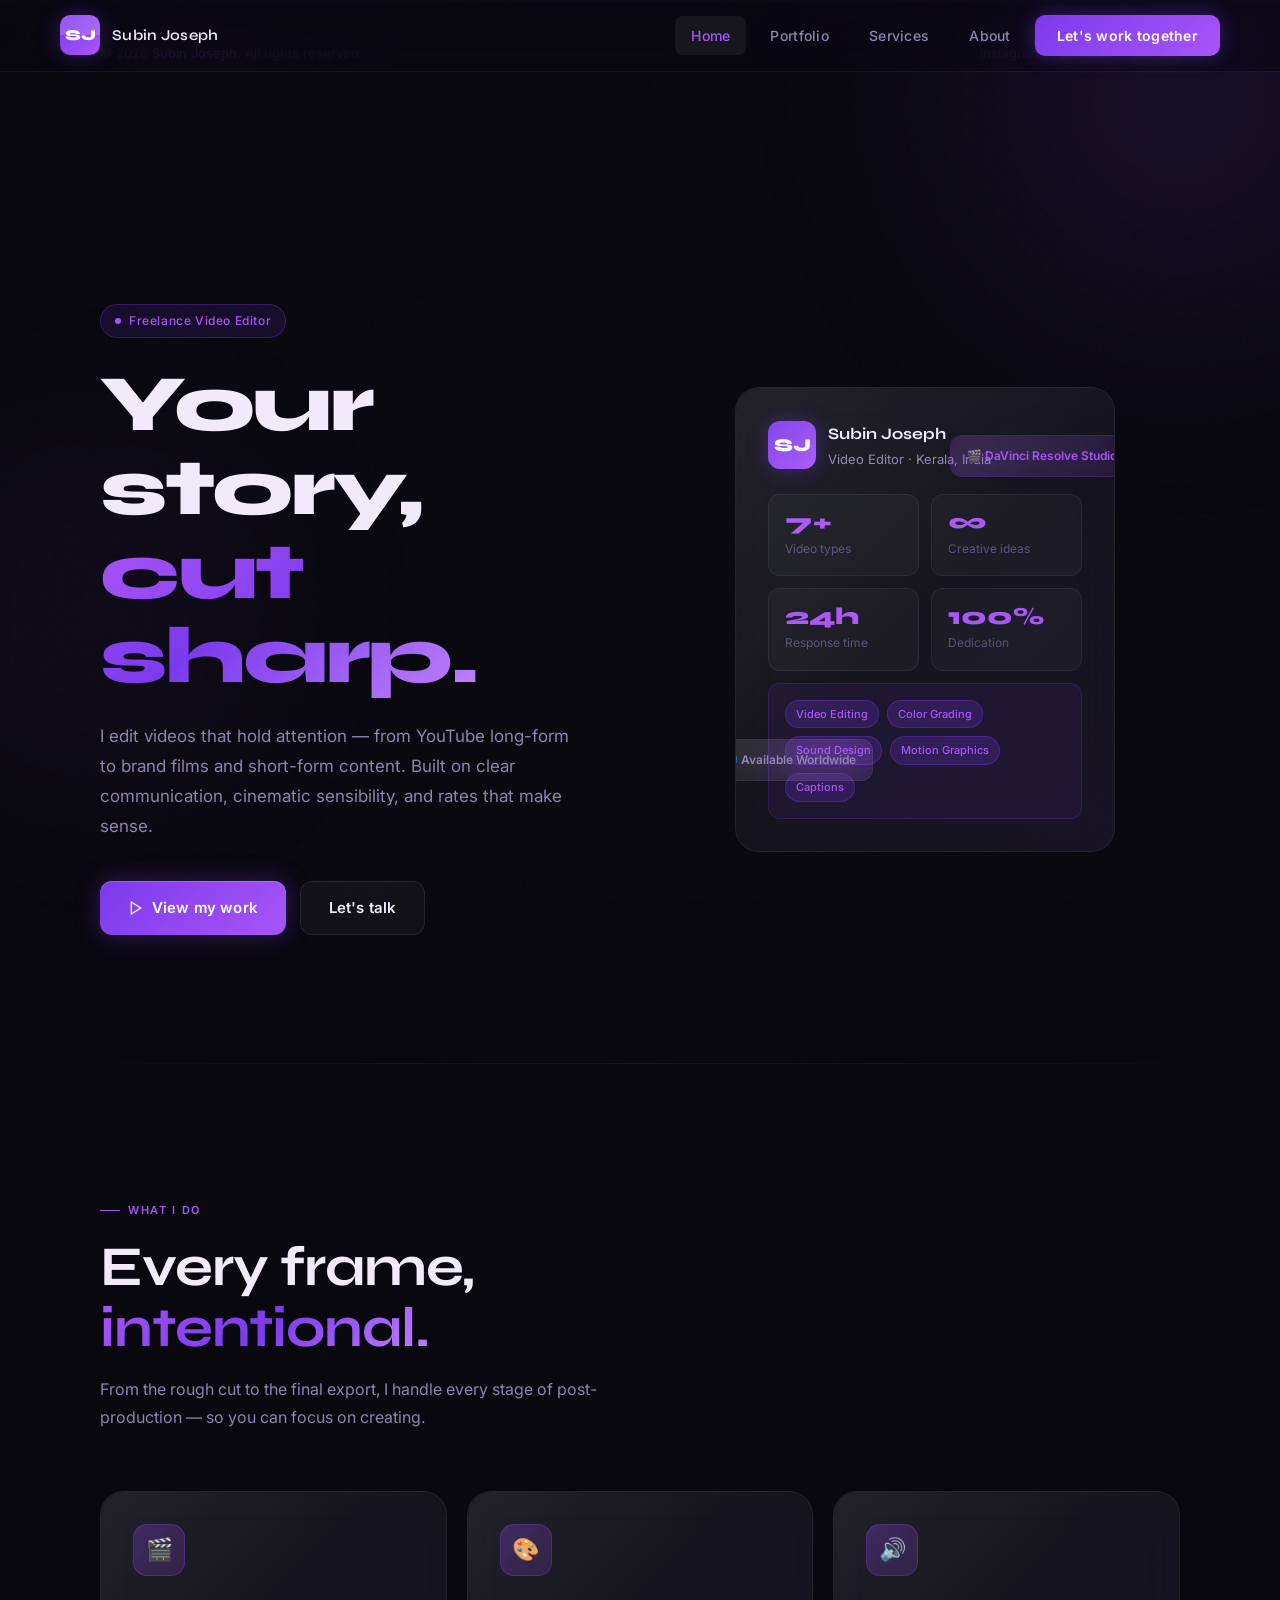
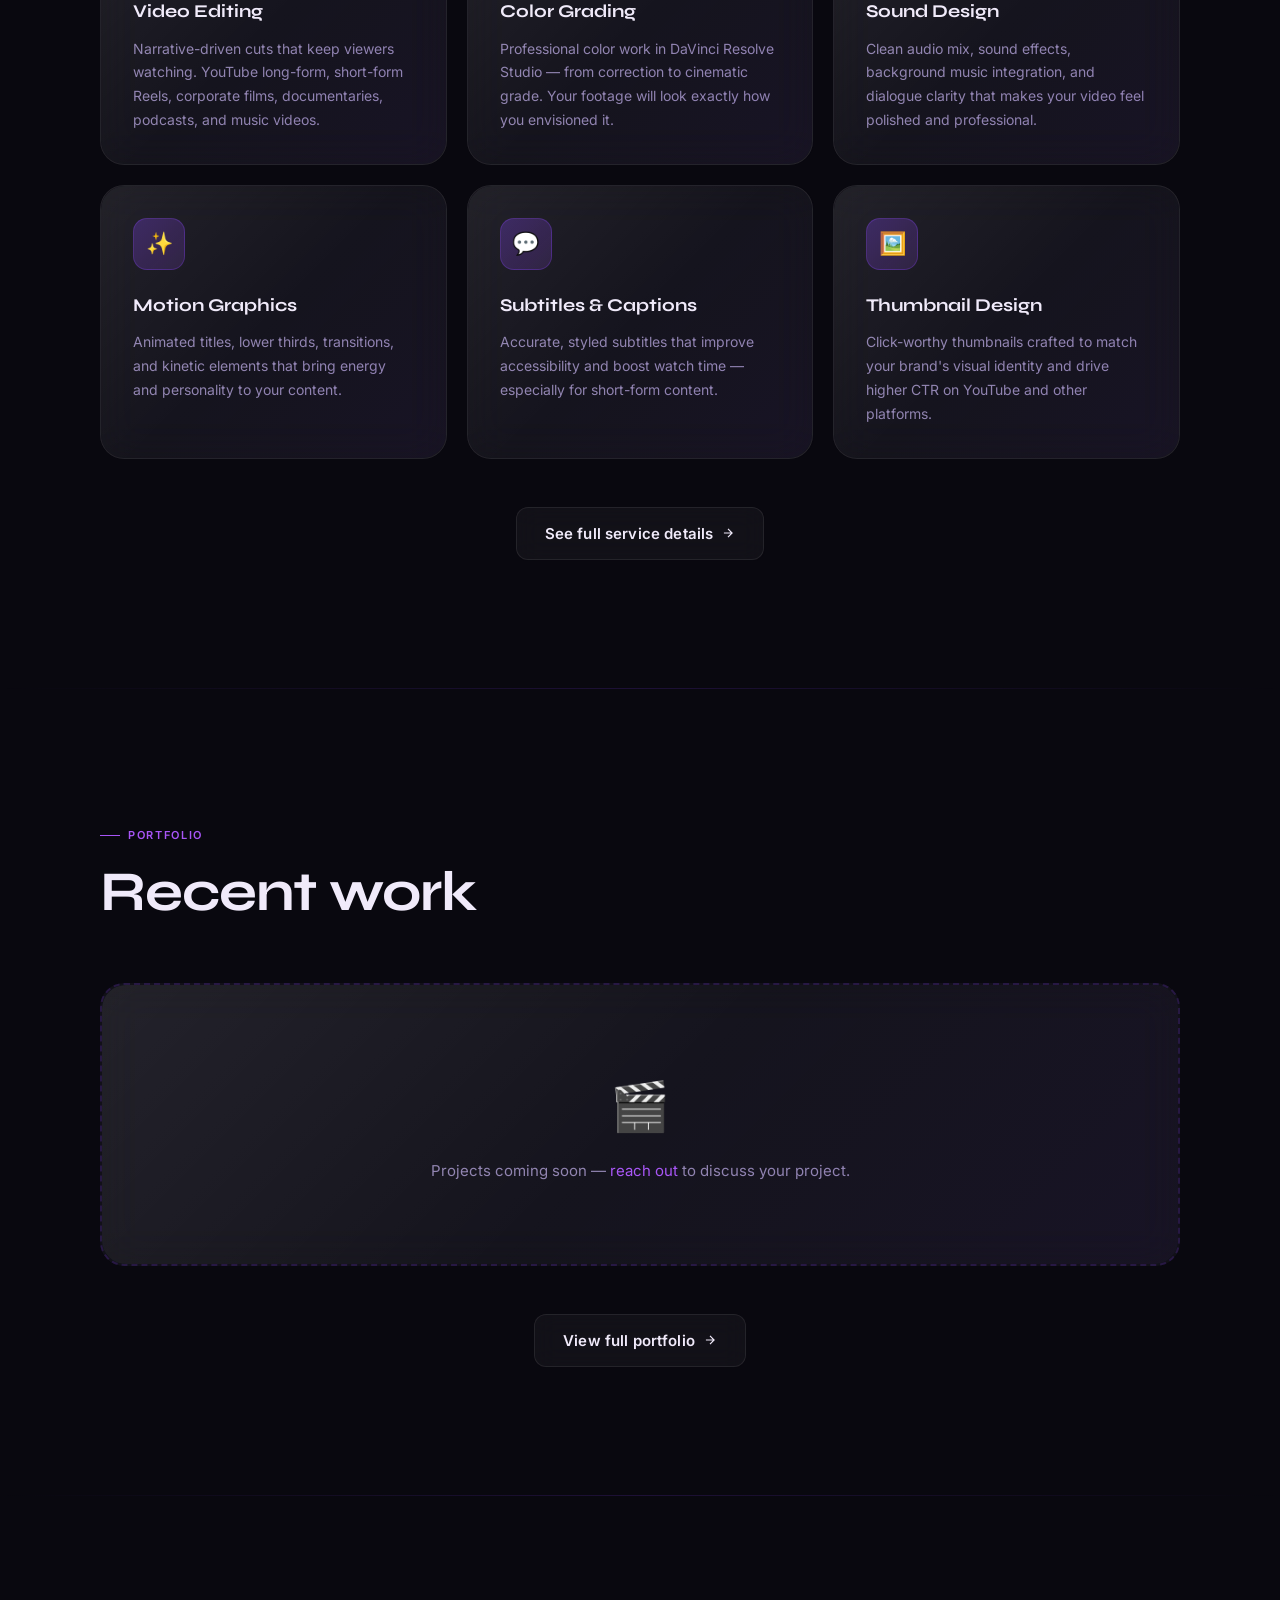
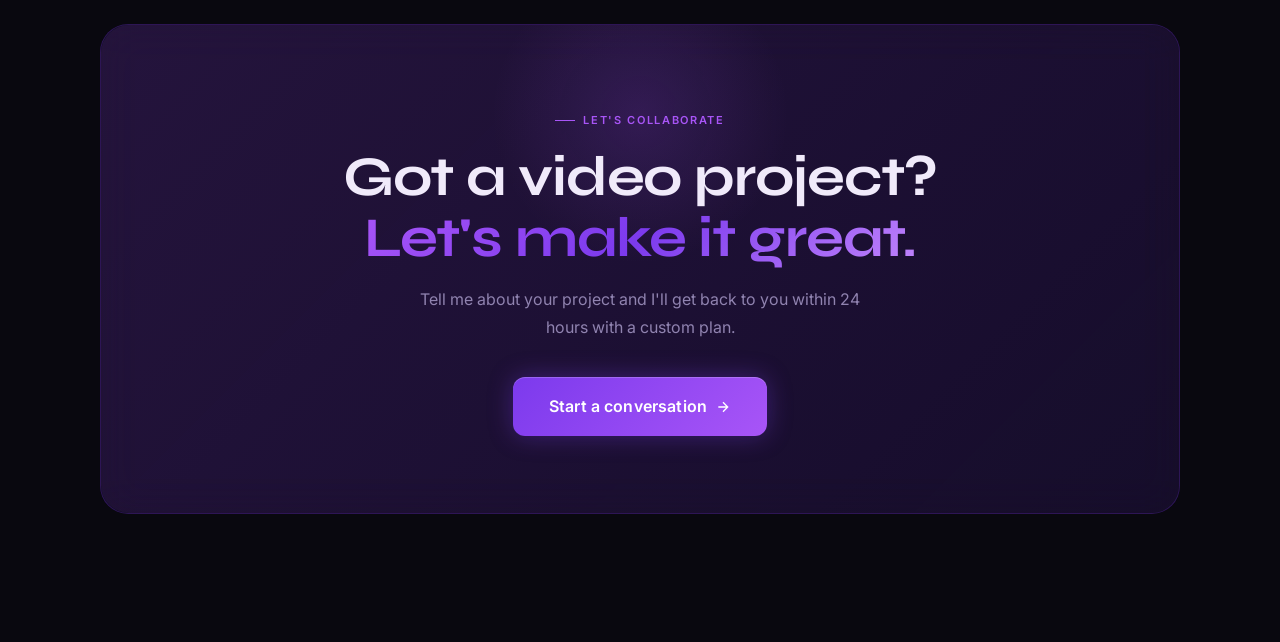
==== index.html @ 3e5b9039 "Initial portfolio upload" ====
<!DOCTYPE html>
<html lang="en">
<head>
  <meta charset="UTF-8" />
  <meta name="viewport" content="width=device-width, initial-scale=1.0" />
  <meta name="description" content="Subin Joseph — Freelance Video Editor specializing in YouTube content, short-form video, corporate films, and more. Based in Trivandrum, Kerala. Available worldwide." />
  <meta property="og:title" content="Subin Joseph — Freelance Video Editor" />
  <meta property="og:description" content="Cinematic edits. Clear communication. Affordable rates." />
  <meta property="og:type" content="website" />
  <title>Subin Joseph — Freelance Video Editor</title>
  <link rel="stylesheet" href="css/style.css" />
  <link rel="icon" href="data:image/svg+xml,<svg xmlns='http://www.w3.org/2000/svg' viewBox='0 0 100 100'><rect width='100' height='100' rx='20' fill='%237c3aed'/><text y='.9em' font-size='65' x='50%25' text-anchor='middle' font-family='system-ui' font-weight='900' fill='white'>SJ</text></svg>" />
</head>
<body>

<script src="js/layout.js"></script>

<main class="page-main">

  <!-- ══ HERO ══════════════════════════════════════════════ -->
  <section class="hero">
    <div class="container">
      <div class="hero-grid">

        <!-- Left: Copy -->
        <div class="hero-copy">
          <div class="hero-tag fade-in">
            <span class="hero-tag-dot"></span>
            Freelance Video Editor
          </div>

          <h1 class="display-xl hero-title fade-in fade-in-delay-1">
            Your story,<br><span class="grad-text">cut sharp.</span>
          </h1>

          <p class="hero-desc fade-in fade-in-delay-2">
            I edit videos that hold attention — from YouTube long-form to brand films and short-form content. Built on clear communication, cinematic sensibility, and rates that make sense.
          </p>

          <div class="hero-actions fade-in fade-in-delay-3">
            <a href="pages/portfolio.html" class="btn btn-primary">
              <svg width="16" height="16" viewBox="0 0 24 24" fill="none" stroke="currentColor" stroke-width="2"><polygon points="5 3 19 12 5 21 5 3"/></svg>
              View my work
            </a>
            <a href="pages/contact.html" class="btn btn-glass">
              Let's talk
            </a>
          </div>
        </div>

        <!-- Right: Card visual -->
        <div class="hero-visual fade-in fade-in-delay-2">
          <div class="hero-card glass" style="position:relative;">

            <!-- Floating badges -->
            <div class="hero-float hero-float-1 glass-purple" style="font-size:12px;font-weight:600;color:var(--purple-light);">
              🎬 DaVinci Resolve Studio
            </div>
            <div class="hero-float hero-float-2 glass" style="font-size:12px;font-weight:600;color:var(--text-muted);">
              🌍 Available Worldwide
            </div>

            <div class="hero-card-header">
              <div class="hero-avatar">SJ</div>
              <div>
                <div class="hero-card-title">Subin Joseph</div>
                <div class="hero-card-sub">Video Editor · Kerala, India</div>
              </div>
            </div>

            <div class="hero-stat-grid">
              <div class="hero-stat">
                <div class="hero-stat-num">7+</div>
                <div class="hero-stat-label">Video types</div>
              </div>
              <div class="hero-stat">
                <div class="hero-stat-num">∞</div>
                <div class="hero-stat-label">Creative ideas</div>
              </div>
              <div class="hero-stat">
                <div class="hero-stat-num">24h</div>
                <div class="hero-stat-label">Response time</div>
              </div>
              <div class="hero-stat">
                <div class="hero-stat-num">100%</div>
                <div class="hero-stat-label">Dedication</div>
              </div>
            </div>

            <div class="hero-services-preview">
              <span class="service-chip">Video Editing</span>
              <span class="service-chip">Color Grading</span>
              <span class="service-chip">Sound Design</span>
              <span class="service-chip">Motion Graphics</span>
              <span class="service-chip">Captions</span>
            </div>
          </div>
        </div>

      </div>
    </div>
  </section>

  <div class="divider"></div>

  <!-- ══ SERVICES PREVIEW ══════════════════════════════════ -->
  <section class="section">
    <div class="container">
      <div class="section-header">
        <div class="section-eyebrow fade-in">What I do</div>
        <h2 class="display-lg fade-in fade-in-delay-1">
          Every frame,<br><span class="grad-text">intentional.</span>
        </h2>
        <p class="text-muted fade-in fade-in-delay-2" style="margin-top:16px; max-width:520px; font-size:16px; line-height:1.75;">
          From the rough cut to the final export, I handle every stage of post-production — so you can focus on creating.
        </p>
      </div>

      <div class="services-grid">
        <div class="service-card glass fade-in">
          <div class="service-icon">🎬</div>
          <h3 class="service-title">Video Editing</h3>
          <p class="service-desc">Narrative-driven cuts that keep viewers watching. YouTube long-form, short-form Reels, corporate films, documentaries, podcasts, and music videos.</p>
        </div>

        <div class="service-card glass fade-in fade-in-delay-1">
          <div class="service-icon">🎨</div>
          <h3 class="service-title">Color Grading</h3>
          <p class="service-desc">Professional color work in DaVinci Resolve Studio — from correction to cinematic grade. Your footage will look exactly how you envisioned it.</p>
        </div>

        <div class="service-card glass fade-in fade-in-delay-2">
          <div class="service-icon">🔊</div>
          <h3 class="service-title">Sound Design</h3>
          <p class="service-desc">Clean audio mix, sound effects, background music integration, and dialogue clarity that makes your video feel polished and professional.</p>
        </div>

        <div class="service-card glass fade-in fade-in-delay-3">
          <div class="service-icon">✨</div>
          <h3 class="service-title">Motion Graphics</h3>
          <p class="service-desc">Animated titles, lower thirds, transitions, and kinetic elements that bring energy and personality to your content.</p>
        </div>

        <div class="service-card glass fade-in fade-in-delay-4">
          <div class="service-icon">💬</div>
          <h3 class="service-title">Subtitles & Captions</h3>
          <p class="service-desc">Accurate, styled subtitles that improve accessibility and boost watch time — especially for short-form content.</p>
        </div>

        <div class="service-card glass fade-in fade-in-delay-5">
          <div class="service-icon">🖼️</div>
          <h3 class="service-title">Thumbnail Design</h3>
          <p class="service-desc">Click-worthy thumbnails crafted to match your brand's visual identity and drive higher CTR on YouTube and other platforms.</p>
        </div>
      </div>

      <div style="text-align:center; margin-top:48px;" class="fade-in">
        <a href="pages/services.html" class="btn btn-glass">
          See full service details
          <svg width="14" height="14" viewBox="0 0 24 24" fill="none" stroke="currentColor" stroke-width="2"><path d="M5 12h14M12 5l7 7-7 7"/></svg>
        </a>
      </div>
    </div>
  </section>

  <div class="divider"></div>

  <!-- ══ PORTFOLIO PREVIEW ══════════════════════════════════ -->
  <section class="section">
    <div class="container">
      <div class="section-header">
        <div class="section-eyebrow fade-in">Portfolio</div>
        <h2 class="display-lg fade-in fade-in-delay-1">Recent work</h2>
      </div>

      <div class="portfolio-grid">
        <div class="portfolio-empty glass fade-in">
          <div style="font-size:48px;">🎬</div>
          <p>Projects coming soon — <a href="pages/contact.html" style="color:var(--purple-light)">reach out</a> to discuss your project.</p>
        </div>
      </div>

      <div style="text-align:center; margin-top:48px;" class="fade-in">
        <a href="pages/portfolio.html" class="btn btn-glass">
          View full portfolio
          <svg width="14" height="14" viewBox="0 0 24 24" fill="none" stroke="currentColor" stroke-width="2"><path d="M5 12h14M12 5l7 7-7 7"/></svg>
        </a>
      </div>
    </div>
  </section>

  <div class="divider"></div>

  <!-- ══ CTA STRIP ══════════════════════════════════════════ -->
  <section class="section">
    <div class="container">
      <div class="glass-purple fade-in" style="padding: clamp(40px,6vw,80px); border-radius:28px; text-align:center; position:relative; overflow:hidden;">
        <div style="position:absolute;top:-60px;left:50%;transform:translateX(-50%);width:300px;height:300px;background:radial-gradient(circle,rgba(168,85,247,0.15) 0%,transparent 70%);pointer-events:none;"></div>
        <div class="section-eyebrow fade-in" style="justify-content:center;">Let's collaborate</div>
        <h2 class="display-lg fade-in fade-in-delay-1" style="margin-bottom:16px;">
          Got a video project?<br><span class="grad-text">Let's make it great.</span>
        </h2>
        <p class="fade-in fade-in-delay-2" style="color:var(--text-muted); font-size:16px; max-width:480px; margin:0 auto 36px; line-height:1.75;">
          Tell me about your project and I'll get back to you within 24 hours with a custom plan.
        </p>
        <a href="pages/contact.html" class="btn btn-primary fade-in fade-in-delay-3" style="font-size:16px; padding:16px 36px;">
          Start a conversation
          <svg width="16" height="16" viewBox="0 0 24 24" fill="none" stroke="currentColor" stroke-width="2"><path d="M5 12h14M12 5l7 7-7 7"/></svg>
        </a>
      </div>
    </div>
  </section>

</main>

<script src="js/main.js"></script>
</body>
</html>
---- css/style.css ----
/* ============================================================
   SUBIN JOSEPH — PORTFOLIO
   Design tokens: dark base, violet accent, liquid glass UI
   ============================================================ */

@import url('https://fonts.googleapis.com/css2?family=Syne:wght@400;500;600;700;800&family=Inter:wght@300;400;500;600&display=swap');

:root {
  /* Palette */
  --bg:          #09080f;
  --bg-2:        #100e1a;
  --bg-3:        #17142a;
  --purple:      #7c3aed;
  --purple-light:#a855f7;
  --purple-glow: rgba(124, 58, 237, 0.35);
  --purple-dim:  rgba(124, 58, 237, 0.12);
  --text:        #f0eafa;
  --text-muted:  #9083b0;
  --text-dim:    #5a4f7a;
  --border:      rgba(124, 58, 237, 0.18);
  --glass-bg:    rgba(255, 255, 255, 0.04);
  --glass-border:rgba(255, 255, 255, 0.08);

  /* Type */
  --font-display: 'Syne', sans-serif;
  --font-body:    'Inter', sans-serif;

  /* Spacing */
  --nav-h: 72px;
  --section-pad: clamp(80px, 10vw, 140px);
  --radius: 16px;
  --radius-sm: 10px;
  --radius-lg: 24px;
}

/* ── Reset ── */
*, *::before, *::after { box-sizing: border-box; margin: 0; padding: 0; }
html { scroll-behavior: smooth; -webkit-font-smoothing: antialiased; }

body {
  background: var(--bg);
  color: var(--text);
  font-family: var(--font-body);
  font-size: 16px;
  line-height: 1.7;
  min-height: 100vh;
  overflow-x: hidden;
}

img, video { max-width: 100%; display: block; }
a { color: inherit; text-decoration: none; }
button { cursor: pointer; border: none; background: none; font-family: inherit; }
ul { list-style: none; }

/* ── Noise texture overlay ── */
body::before {
  content: '';
  position: fixed;
  inset: 0;
  background-image: url("data:image/svg+xml,%3Csvg viewBox='0 0 256 256' xmlns='http://www.w3.org/2000/svg'%3E%3Cfilter id='noise'%3E%3CfeTurbulence type='fractalNoise' baseFrequency='0.9' numOctaves='4' stitchTiles='stitch'/%3E%3C/filter%3E%3Crect width='100%25' height='100%25' filter='url(%23noise)' opacity='0.04'/%3E%3C/svg%3E");
  pointer-events: none;
  z-index: 0;
  opacity: 0.4;
}

/* ── Ambient glow ── */
.glow-orb {
  position: fixed;
  border-radius: 50%;
  filter: blur(100px);
  pointer-events: none;
  z-index: 0;
}
.glow-orb-1 {
  width: 600px; height: 600px;
  background: radial-gradient(circle, rgba(124,58,237,0.18) 0%, transparent 70%);
  top: -200px; right: -200px;
}
.glow-orb-2 {
  width: 400px; height: 400px;
  background: radial-gradient(circle, rgba(168,85,247,0.1) 0%, transparent 70%);
  bottom: 10%; left: -100px;
}

/* ============================================================
   LIQUID GLASS COMPONENT
   ============================================================ */
.glass {
  background: rgba(255, 255, 255, 0.04);
  backdrop-filter: blur(20px) saturate(1.4);
  -webkit-backdrop-filter: blur(20px) saturate(1.4);
  border: 1px solid rgba(255, 255, 255, 0.08);
  border-radius: var(--radius);
  position: relative;
  overflow: hidden;
}

.glass::before {
  content: '';
  position: absolute;
  inset: 0;
  border-radius: inherit;
  background: linear-gradient(
    135deg,
    rgba(255,255,255,0.07) 0%,
    rgba(255,255,255,0.01) 50%,
    rgba(124,58,237,0.05) 100%
  );
  pointer-events: none;
}

.glass-purple {
  background: rgba(124, 58, 237, 0.08);
  backdrop-filter: blur(20px) saturate(1.4);
  -webkit-backdrop-filter: blur(20px) saturate(1.4);
  border: 1px solid rgba(124, 58, 237, 0.25);
  border-radius: var(--radius);
  position: relative;
  overflow: hidden;
}

.glass-purple::before {
  content: '';
  position: absolute;
  inset: 0;
  border-radius: inherit;
  background: linear-gradient(
    135deg,
    rgba(168,85,247,0.12) 0%,
    rgba(124,58,237,0.04) 100%
  );
  pointer-events: none;
}

/* ============================================================
   NAVIGATION
   ============================================================ */
.nav {
  position: fixed;
  top: 0; left: 0; right: 0;
  height: var(--nav-h);
  z-index: 100;
  display: flex;
  align-items: center;
  padding: 0 clamp(20px, 5vw, 60px);
  background: rgba(9, 8, 15, 0.6);
  backdrop-filter: blur(24px) saturate(1.6);
  -webkit-backdrop-filter: blur(24px) saturate(1.6);
  border-bottom: 1px solid rgba(255,255,255,0.06);
  transition: background 0.3s;
}

.nav-inner {
  display: flex;
  align-items: center;
  justify-content: space-between;
  width: 100%;
  max-width: 1200px;
  margin: 0 auto;
}

/* SJ Monogram */
.nav-logo {
  display: flex;
  align-items: center;
  gap: 12px;
  text-decoration: none;
}

.logo-mark {
  width: 40px; height: 40px;
  border-radius: 10px;
  background: linear-gradient(135deg, var(--purple) 0%, var(--purple-light) 100%);
  display: flex; align-items: center; justify-content: center;
  font-family: var(--font-display);
  font-weight: 800;
  font-size: 15px;
  color: #fff;
  letter-spacing: -0.5px;
  box-shadow: 0 0 20px var(--purple-glow);
  position: relative;
  overflow: hidden;
}

.logo-mark::after {
  content: '';
  position: absolute;
  top: 0; left: 0; right: 0;
  height: 50%;
  background: rgba(255,255,255,0.15);
  border-radius: 10px 10px 0 0;
}

.logo-name {
  font-family: var(--font-display);
  font-weight: 600;
  font-size: 15px;
  color: var(--text);
  letter-spacing: 0.02em;
}

.nav-links {
  display: flex;
  align-items: center;
  gap: 8px;
}

.nav-link {
  font-size: 14px;
  font-weight: 500;
  color: var(--text-muted);
  padding: 8px 16px;
  border-radius: 8px;
  transition: color 0.2s, background 0.2s;
  letter-spacing: 0.02em;
}

.nav-link:hover,
.nav-link.active {
  color: var(--text);
  background: rgba(255,255,255,0.06);
}

.nav-link.active {
  color: var(--purple-light);
}

.nav-cta {
  font-size: 14px;
  font-weight: 600;
  color: #fff;
  padding: 9px 22px;
  border-radius: 10px;
  background: linear-gradient(135deg, var(--purple) 0%, var(--purple-light) 100%);
  box-shadow: 0 0 20px rgba(124,58,237,0.4);
  transition: opacity 0.2s, box-shadow 0.2s, transform 0.15s;
  letter-spacing: 0.02em;
}

.nav-cta:hover {
  opacity: 0.9;
  box-shadow: 0 0 30px rgba(124,58,237,0.6);
  transform: translateY(-1px);
}

/* Hamburger */
.nav-hamburger {
  display: none;
  flex-direction: column;
  gap: 5px;
  padding: 8px;
  cursor: pointer;
}
.nav-hamburger span {
  display: block;
  width: 22px; height: 2px;
  background: var(--text-muted);
  border-radius: 2px;
  transition: all 0.3s;
}

/* Mobile menu */
.nav-mobile {
  display: none;
  position: fixed;
  top: var(--nav-h);
  left: 0; right: 0;
  background: rgba(9,8,15,0.96);
  backdrop-filter: blur(24px);
  border-bottom: 1px solid var(--border);
  padding: 20px;
  flex-direction: column;
  gap: 8px;
  z-index: 99;
}

.nav-mobile.open { display: flex; }
.nav-mobile .nav-link { font-size: 16px; padding: 12px 16px; }
.nav-mobile .nav-cta { text-align: center; padding: 14px; font-size: 16px; }

/* ============================================================
   MAIN WRAPPER
   ============================================================ */
.page-main {
  position: relative;
  z-index: 1;
  padding-top: var(--nav-h);
}

.container {
  max-width: 1200px;
  margin: 0 auto;
  padding: 0 clamp(20px, 5vw, 60px);
}

/* ============================================================
   SECTION LABELS
   ============================================================ */
.section-eyebrow {
  display: inline-flex;
  align-items: center;
  gap: 8px;
  font-size: 11px;
  font-weight: 600;
  letter-spacing: 0.15em;
  text-transform: uppercase;
  color: var(--purple-light);
  margin-bottom: 16px;
}

.section-eyebrow::before {
  content: '';
  display: block;
  width: 20px; height: 1px;
  background: var(--purple-light);
}

/* ============================================================
   TYPOGRAPHY
   ============================================================ */
.display-xl {
  font-family: var(--font-display);
  font-size: clamp(42px, 7vw, 80px);
  font-weight: 800;
  line-height: 1.05;
  letter-spacing: -0.03em;
}

.display-lg {
  font-family: var(--font-display);
  font-size: clamp(32px, 5vw, 56px);
  font-weight: 700;
  line-height: 1.1;
  letter-spacing: -0.02em;
}

.display-md {
  font-family: var(--font-display);
  font-size: clamp(22px, 3vw, 32px);
  font-weight: 700;
  line-height: 1.2;
  letter-spacing: -0.01em;
}

.text-purple { color: var(--purple-light); }
.text-muted { color: var(--text-muted); }

/* Gradient text */
.grad-text {
  background: linear-gradient(135deg, #a855f7 0%, #7c3aed 50%, #c084fc 100%);
  -webkit-background-clip: text;
  -webkit-text-fill-color: transparent;
  background-clip: text;
}

/* ============================================================
   BUTTONS
   ============================================================ */
.btn {
  display: inline-flex;
  align-items: center;
  gap: 8px;
  padding: 13px 28px;
  border-radius: 12px;
  font-size: 15px;
  font-weight: 600;
  transition: all 0.2s;
  letter-spacing: 0.01em;
  position: relative;
  overflow: hidden;
}

.btn-primary {
  background: linear-gradient(135deg, var(--purple) 0%, var(--purple-light) 100%);
  color: #fff;
  box-shadow: 0 0 24px var(--purple-glow), inset 0 1px 0 rgba(255,255,255,0.2);
}

.btn-primary:hover {
  transform: translateY(-2px);
  box-shadow: 0 0 40px rgba(124,58,237,0.6), inset 0 1px 0 rgba(255,255,255,0.2);
}

.btn-glass {
  background: var(--glass-bg);
  color: var(--text);
  border: 1px solid var(--glass-border);
  backdrop-filter: blur(12px);
}

.btn-glass:hover {
  background: rgba(255,255,255,0.08);
  border-color: rgba(255,255,255,0.15);
  transform: translateY(-2px);
}

/* ============================================================
   FADE-IN ANIMATIONS
   ============================================================ */
.fade-in {
  opacity: 0;
  transform: translateY(24px);
  transition: opacity 0.7s cubic-bezier(0.16, 1, 0.3, 1),
              transform 0.7s cubic-bezier(0.16, 1, 0.3, 1);
}

.fade-in.visible {
  opacity: 1;
  transform: translateY(0);
}

.fade-in-delay-1 { transition-delay: 0.1s; }
.fade-in-delay-2 { transition-delay: 0.2s; }
.fade-in-delay-3 { transition-delay: 0.3s; }
.fade-in-delay-4 { transition-delay: 0.4s; }
.fade-in-delay-5 { transition-delay: 0.5s; }

@media (prefers-reduced-motion: reduce) {
  .fade-in { opacity: 1; transform: none; transition: none; }
}

/* ============================================================
   HERO — index.html
   ============================================================ */
.hero {
  min-height: calc(100vh - var(--nav-h));
  display: flex;
  align-items: center;
  padding: var(--section-pad) 0;
  position: relative;
}

.hero-grid {
  display: grid;
  grid-template-columns: 1fr 1fr;
  gap: 60px;
  align-items: center;
}

.hero-tag {
  display: inline-flex;
  align-items: center;
  gap: 8px;
  padding: 6px 14px;
  border-radius: 100px;
  font-size: 12px;
  font-weight: 500;
  color: var(--purple-light);
  background: var(--purple-dim);
  border: 1px solid rgba(124,58,237,0.3);
  margin-bottom: 24px;
  letter-spacing: 0.05em;
}

.hero-tag-dot {
  width: 6px; height: 6px;
  border-radius: 50%;
  background: var(--purple-light);
  animation: pulse 2s infinite;
}

@keyframes pulse {
  0%, 100% { opacity: 1; transform: scale(1); }
  50% { opacity: 0.5; transform: scale(0.8); }
}

.hero-title {
  margin-bottom: 24px;
}

.hero-desc {
  font-size: 17px;
  color: var(--text-muted);
  line-height: 1.75;
  margin-bottom: 40px;
  max-width: 480px;
}

.hero-actions {
  display: flex;
  gap: 14px;
  flex-wrap: wrap;
}

/* Hero visual */
.hero-visual {
  display: flex;
  justify-content: center;
  align-items: center;
  position: relative;
}

.hero-card {
  width: 100%;
  max-width: 380px;
  padding: 32px;
  border-radius: 24px;
}

.hero-card-header {
  display: flex;
  align-items: center;
  gap: 12px;
  margin-bottom: 24px;
}

.hero-avatar {
  width: 48px; height: 48px;
  border-radius: 12px;
  background: linear-gradient(135deg, var(--purple) 0%, var(--purple-light) 100%);
  display: flex; align-items: center; justify-content: center;
  font-family: var(--font-display);
  font-weight: 800;
  font-size: 18px;
  color: #fff;
  flex-shrink: 0;
  box-shadow: 0 0 20px var(--purple-glow);
}

.hero-card-title {
  font-family: var(--font-display);
  font-weight: 700;
  font-size: 16px;
}

.hero-card-sub {
  font-size: 13px;
  color: var(--text-muted);
}

.hero-stat-grid {
  display: grid;
  grid-template-columns: 1fr 1fr;
  gap: 12px;
}

.hero-stat {
  padding: 16px;
  border-radius: 12px;
  background: rgba(255,255,255,0.03);
  border: 1px solid rgba(255,255,255,0.06);
}

.hero-stat-num {
  font-family: var(--font-display);
  font-size: 24px;
  font-weight: 800;
  color: var(--purple-light);
  line-height: 1;
  margin-bottom: 4px;
}

.hero-stat-label {
  font-size: 12px;
  color: var(--text-dim);
}

.hero-services-preview {
  margin-top: 12px;
  padding: 16px;
  border-radius: 12px;
  background: rgba(124,58,237,0.08);
  border: 1px solid rgba(124,58,237,0.2);
  display: flex;
  flex-wrap: wrap;
  gap: 8px;
}

.service-chip {
  font-size: 11px;
  font-weight: 500;
  padding: 4px 10px;
  border-radius: 100px;
  background: rgba(124,58,237,0.2);
  color: var(--purple-light);
  border: 1px solid rgba(124,58,237,0.3);
}

/* Floating elements */
.hero-float {
  position: absolute;
  padding: 10px 16px;
  border-radius: 12px;
  font-size: 12px;
  font-weight: 600;
  white-space: nowrap;
  animation: float 3s ease-in-out infinite;
}

.hero-float-1 {
  top: 10%; right: -20px;
  animation-delay: 0s;
}

.hero-float-2 {
  bottom: 15%; left: -30px;
  animation-delay: 1.5s;
}

@keyframes float {
  0%, 100% { transform: translateY(0px); }
  50% { transform: translateY(-8px); }
}

/* ============================================================
   SERVICES SECTION (home preview)
   ============================================================ */
.section { padding: var(--section-pad) 0; }

.section-header {
  margin-bottom: 60px;
}

.services-grid {
  display: grid;
  grid-template-columns: repeat(auto-fit, minmax(300px, 1fr));
  gap: 20px;
}

.service-card {
  padding: 32px;
  border-radius: var(--radius-lg);
  transition: transform 0.3s, box-shadow 0.3s;
}

.service-card:hover {
  transform: translateY(-4px);
  box-shadow: 0 20px 60px rgba(0,0,0,0.3), 0 0 40px rgba(124,58,237,0.1);
}

.service-icon {
  width: 52px; height: 52px;
  border-radius: 14px;
  background: linear-gradient(135deg, rgba(124,58,237,0.3) 0%, rgba(168,85,247,0.15) 100%);
  border: 1px solid rgba(124,58,237,0.3);
  display: flex; align-items: center; justify-content: center;
  font-size: 22px;
  margin-bottom: 20px;
}

.service-title {
  font-family: var(--font-display);
  font-size: 18px;
  font-weight: 700;
  margin-bottom: 10px;
}

.service-desc {
  font-size: 14px;
  color: var(--text-muted);
  line-height: 1.7;
}

/* ============================================================
   PORTFOLIO GRID
   ============================================================ */
.portfolio-grid {
  display: grid;
  grid-template-columns: repeat(auto-fit, minmax(340px, 1fr));
  gap: 24px;
}

.portfolio-card {
  border-radius: var(--radius-lg);
  overflow: hidden;
  transition: transform 0.3s, box-shadow 0.3s;
  cursor: pointer;
}

.portfolio-card:hover {
  transform: translateY(-6px);
  box-shadow: 0 24px 60px rgba(0,0,0,0.4), 0 0 40px rgba(124,58,237,0.15);
}

.portfolio-thumb {
  width: 100%;
  aspect-ratio: 16/9;
  background: var(--bg-3);
  position: relative;
  overflow: hidden;
}

.portfolio-thumb video {
  width: 100%; height: 100%;
  object-fit: cover;
}

.portfolio-thumb-placeholder {
  width: 100%; height: 100%;
  display: flex;
  flex-direction: column;
  align-items: center;
  justify-content: center;
  gap: 12px;
  background: linear-gradient(135deg, var(--bg-3) 0%, rgba(124,58,237,0.08) 100%);
  color: var(--text-dim);
}

.portfolio-thumb-placeholder svg {
  opacity: 0.4;
}

.portfolio-thumb-placeholder span {
  font-size: 13px;
  opacity: 0.6;
}

.portfolio-overlay {
  position: absolute;
  inset: 0;
  background: rgba(9,8,15,0.7);
  display: flex;
  align-items: center;
  justify-content: center;
  opacity: 0;
  transition: opacity 0.3s;
}

.portfolio-card:hover .portfolio-overlay { opacity: 1; }

.play-btn {
  width: 56px; height: 56px;
  border-radius: 50%;
  background: var(--purple);
  display: flex; align-items: center; justify-content: center;
  box-shadow: 0 0 30px var(--purple-glow);
  transition: transform 0.2s;
}

.play-btn:hover { transform: scale(1.1); }

.portfolio-info {
  padding: 20px 24px;
}

.portfolio-tag {
  font-size: 11px;
  font-weight: 600;
  letter-spacing: 0.1em;
  text-transform: uppercase;
  color: var(--purple-light);
  margin-bottom: 8px;
}

.portfolio-title {
  font-family: var(--font-display);
  font-size: 18px;
  font-weight: 700;
  margin-bottom: 6px;
}

.portfolio-desc {
  font-size: 13px;
  color: var(--text-muted);
}

/* Empty state */
.portfolio-empty {
  grid-column: 1 / -1;
  padding: 80px 40px;
  border-radius: var(--radius-lg);
  text-align: center;
  border: 2px dashed rgba(124,58,237,0.2);
}

.portfolio-empty p {
  color: var(--text-muted);
  font-size: 15px;
  margin-top: 12px;
}

/* ============================================================
   ABOUT PAGE
   ============================================================ */
.about-grid {
  display: grid;
  grid-template-columns: 1fr 1.4fr;
  gap: 80px;
  align-items: start;
}

.about-sidebar {
  position: sticky;
  top: calc(var(--nav-h) + 40px);
}

.about-monogram {
  width: 120px; height: 120px;
  border-radius: 28px;
  background: linear-gradient(135deg, var(--purple) 0%, var(--purple-light) 100%);
  display: flex; align-items: center; justify-content: center;
  font-family: var(--font-display);
  font-weight: 800;
  font-size: 44px;
  color: #fff;
  margin-bottom: 28px;
  box-shadow: 0 0 60px var(--purple-glow);
  position: relative;
  overflow: hidden;
}

.about-monogram::after {
  content: '';
  position: absolute;
  top: 0; left: 0; right: 0;
  height: 50%;
  background: rgba(255,255,255,0.15);
  border-radius: 28px 28px 0 0;
}

.about-name {
  font-family: var(--font-display);
  font-size: 28px;
  font-weight: 800;
  margin-bottom: 6px;
}

.about-role {
  font-size: 15px;
  color: var(--purple-light);
  margin-bottom: 24px;
  font-weight: 500;
}

.about-meta {
  display: flex;
  flex-direction: column;
  gap: 12px;
  margin-bottom: 28px;
}

.about-meta-item {
  display: flex;
  align-items: center;
  gap: 10px;
  font-size: 14px;
  color: var(--text-muted);
}

.about-meta-icon {
  width: 32px; height: 32px;
  border-radius: 8px;
  background: var(--purple-dim);
  display: flex; align-items: center; justify-content: center;
  font-size: 14px;
  flex-shrink: 0;
}

.about-content h2 {
  font-family: var(--font-display);
  font-size: clamp(28px, 4vw, 40px);
  font-weight: 800;
  margin-bottom: 24px;
  line-height: 1.15;
}

.about-content p {
  font-size: 16px;
  color: var(--text-muted);
  line-height: 1.8;
  margin-bottom: 20px;
}

.about-content p strong {
  color: var(--text);
  font-weight: 600;
}

/* Tools */
.tools-section { margin-top: 48px; }

.tools-title {
  font-family: var(--font-display);
  font-size: 20px;
  font-weight: 700;
  margin-bottom: 20px;
}

.tools-grid {
  display: flex;
  flex-wrap: wrap;
  gap: 12px;
}

.tool-badge {
  display: flex;
  align-items: center;
  gap: 8px;
  padding: 10px 16px;
  border-radius: 10px;
  font-size: 14px;
  font-weight: 500;
  color: var(--text);
}

.tool-badge span { font-size: 18px; }

/* Strengths */
.strengths-grid {
  display: grid;
  grid-template-columns: 1fr 1fr;
  gap: 16px;
  margin-top: 48px;
}

.strength-card {
  padding: 24px;
  border-radius: var(--radius);
}

.strength-icon {
  font-size: 28px;
  margin-bottom: 12px;
}

.strength-title {
  font-family: var(--font-display);
  font-size: 16px;
  font-weight: 700;
  margin-bottom: 6px;
}

.strength-desc {
  font-size: 13px;
  color: var(--text-muted);
  line-height: 1.6;
}

/* How I work */
.workflow-section { margin-top: 80px; }

.workflow-steps {
  display: flex;
  flex-direction: column;
  gap: 0;
  position: relative;
}

.workflow-steps::before {
  content: '';
  position: absolute;
  left: 20px;
  top: 40px;
  bottom: 40px;
  width: 1px;
  background: linear-gradient(to bottom, var(--purple), transparent);
}

.workflow-step {
  display: flex;
  gap: 24px;
  align-items: flex-start;
  padding: 24px 0;
}

.workflow-num {
  width: 40px; height: 40px;
  border-radius: 50%;
  background: linear-gradient(135deg, var(--purple) 0%, var(--purple-light) 100%);
  display: flex; align-items: center; justify-content: center;
  font-family: var(--font-display);
  font-size: 14px;
  font-weight: 800;
  color: #fff;
  flex-shrink: 0;
  position: relative;
  z-index: 1;
  box-shadow: 0 0 16px var(--purple-glow);
}

.workflow-body h4 {
  font-family: var(--font-display);
  font-size: 17px;
  font-weight: 700;
  margin-bottom: 4px;
}

.workflow-body p {
  font-size: 14px;
  color: var(--text-muted);
  line-height: 1.65;
}

/* ============================================================
   CONTACT PAGE
   ============================================================ */
.contact-wrapper {
  max-width: 700px;
  margin: 0 auto;
  text-align: center;
}

.contact-intro {
  font-size: 17px;
  color: var(--text-muted);
  line-height: 1.75;
  margin-bottom: 60px;
}

.contact-card {
  padding: 48px;
  border-radius: 28px;
  text-align: left;
  margin-bottom: 32px;
}

.contact-card-title {
  font-family: var(--font-display);
  font-size: 20px;
  font-weight: 700;
  margin-bottom: 8px;
}

.contact-card-sub {
  font-size: 14px;
  color: var(--text-muted);
  margin-bottom: 28px;
}

/* Email reveal button */
.email-reveal-btn {
  display: inline-flex;
  align-items: center;
  gap: 12px;
  padding: 16px 28px;
  border-radius: 14px;
  background: linear-gradient(135deg, var(--purple) 0%, var(--purple-light) 100%);
  color: #fff;
  font-size: 15px;
  font-weight: 600;
  cursor: pointer;
  border: none;
  font-family: inherit;
  transition: all 0.2s;
  box-shadow: 0 0 24px var(--purple-glow);
  position: relative;
  overflow: hidden;
}

.email-reveal-btn::before {
  content: '';
  position: absolute;
  top: 0; left: 0; right: 0;
  height: 50%;
  background: rgba(255,255,255,0.1);
  border-radius: 14px 14px 0 0;
}

.email-reveal-btn:hover {
  transform: translateY(-2px);
  box-shadow: 0 0 40px rgba(124,58,237,0.7);
}

.gmail-icon {
  width: 22px; height: 22px;
  flex-shrink: 0;
}

.email-display {
  display: none;
  align-items: center;
  gap: 12px;
  padding: 16px 24px;
  border-radius: 14px;
  margin-top: 16px;
  animation: slideDown 0.4s cubic-bezier(0.16, 1, 0.3, 1);
}

.email-display.show { display: flex; }

@keyframes slideDown {
  from { opacity: 0; transform: translateY(-10px); }
  to { opacity: 1; transform: translateY(0); }
}

.email-display .email-text {
  font-size: 16px;
  font-weight: 600;
  color: var(--text);
  flex: 1;
}

.copy-btn {
  padding: 8px 16px;
  border-radius: 8px;
  font-size: 12px;
  font-weight: 600;
  color: var(--purple-light);
  background: var(--purple-dim);
  border: 1px solid rgba(124,58,237,0.3);
  cursor: pointer;
  font-family: inherit;
  transition: all 0.2s;
}

.copy-btn:hover { background: rgba(124,58,237,0.2); }
.copy-btn.copied { color: #4ade80; background: rgba(74,222,128,0.1); border-color: rgba(74,222,128,0.3); }

/* Social links */
.social-links {
  display: flex;
  gap: 12px;
  margin-top: 12px;
}

.social-link {
  display: flex;
  align-items: center;
  gap: 8px;
  padding: 12px 20px;
  border-radius: 12px;
  font-size: 14px;
  font-weight: 500;
  color: var(--text-muted);
  transition: all 0.2s;
  flex: 1;
  justify-content: center;
}

.social-link:hover {
  color: var(--text);
  background: rgba(255,255,255,0.08);
}

/* ============================================================
   FOOTER
   ============================================================ */
.footer {
  border-top: 1px solid rgba(255,255,255,0.06);
  padding: 40px 0;
  position: relative;
  z-index: 1;
}

.footer-inner {
  display: flex;
  align-items: center;
  justify-content: space-between;
  gap: 20px;
  flex-wrap: wrap;
}

.footer-copy {
  font-size: 13px;
  color: var(--text-dim);
}

.footer-copy span { color: var(--purple-light); }

.footer-links {
  display: flex;
  gap: 20px;
}

.footer-link {
  font-size: 13px;
  color: var(--text-dim);
  transition: color 0.2s;
}

.footer-link:hover { color: var(--text-muted); }

/* ============================================================
   PAGE HERO (inner pages)
   ============================================================ */
.page-hero {
  padding: 80px 0 60px;
  border-bottom: 1px solid rgba(255,255,255,0.05);
  margin-bottom: 80px;
}

/* ============================================================
   DIVIDER
   ============================================================ */
.divider {
  height: 1px;
  background: linear-gradient(to right, transparent, var(--border), transparent);
  margin: 0;
}

/* ============================================================
   RESPONSIVE
   ============================================================ */
@media (max-width: 900px) {
  .hero-grid { grid-template-columns: 1fr; }
  .hero-visual { display: none; }
  .about-grid { grid-template-columns: 1fr; }
  .about-sidebar { position: static; }
  .strengths-grid { grid-template-columns: 1fr; }
}

@media (max-width: 768px) {
  .nav-links, .nav-cta { display: none; }
  .nav-hamburger { display: flex; }
  .services-grid { grid-template-columns: 1fr; }
  .portfolio-grid { grid-template-columns: 1fr; }
  .contact-card { padding: 28px; }
  .footer-inner { flex-direction: column; text-align: center; }
  .social-links { flex-direction: column; }
}

@media (max-width: 480px) {
  .hero-actions { flex-direction: column; }
  .btn { width: 100%; justify-content: center; }
}
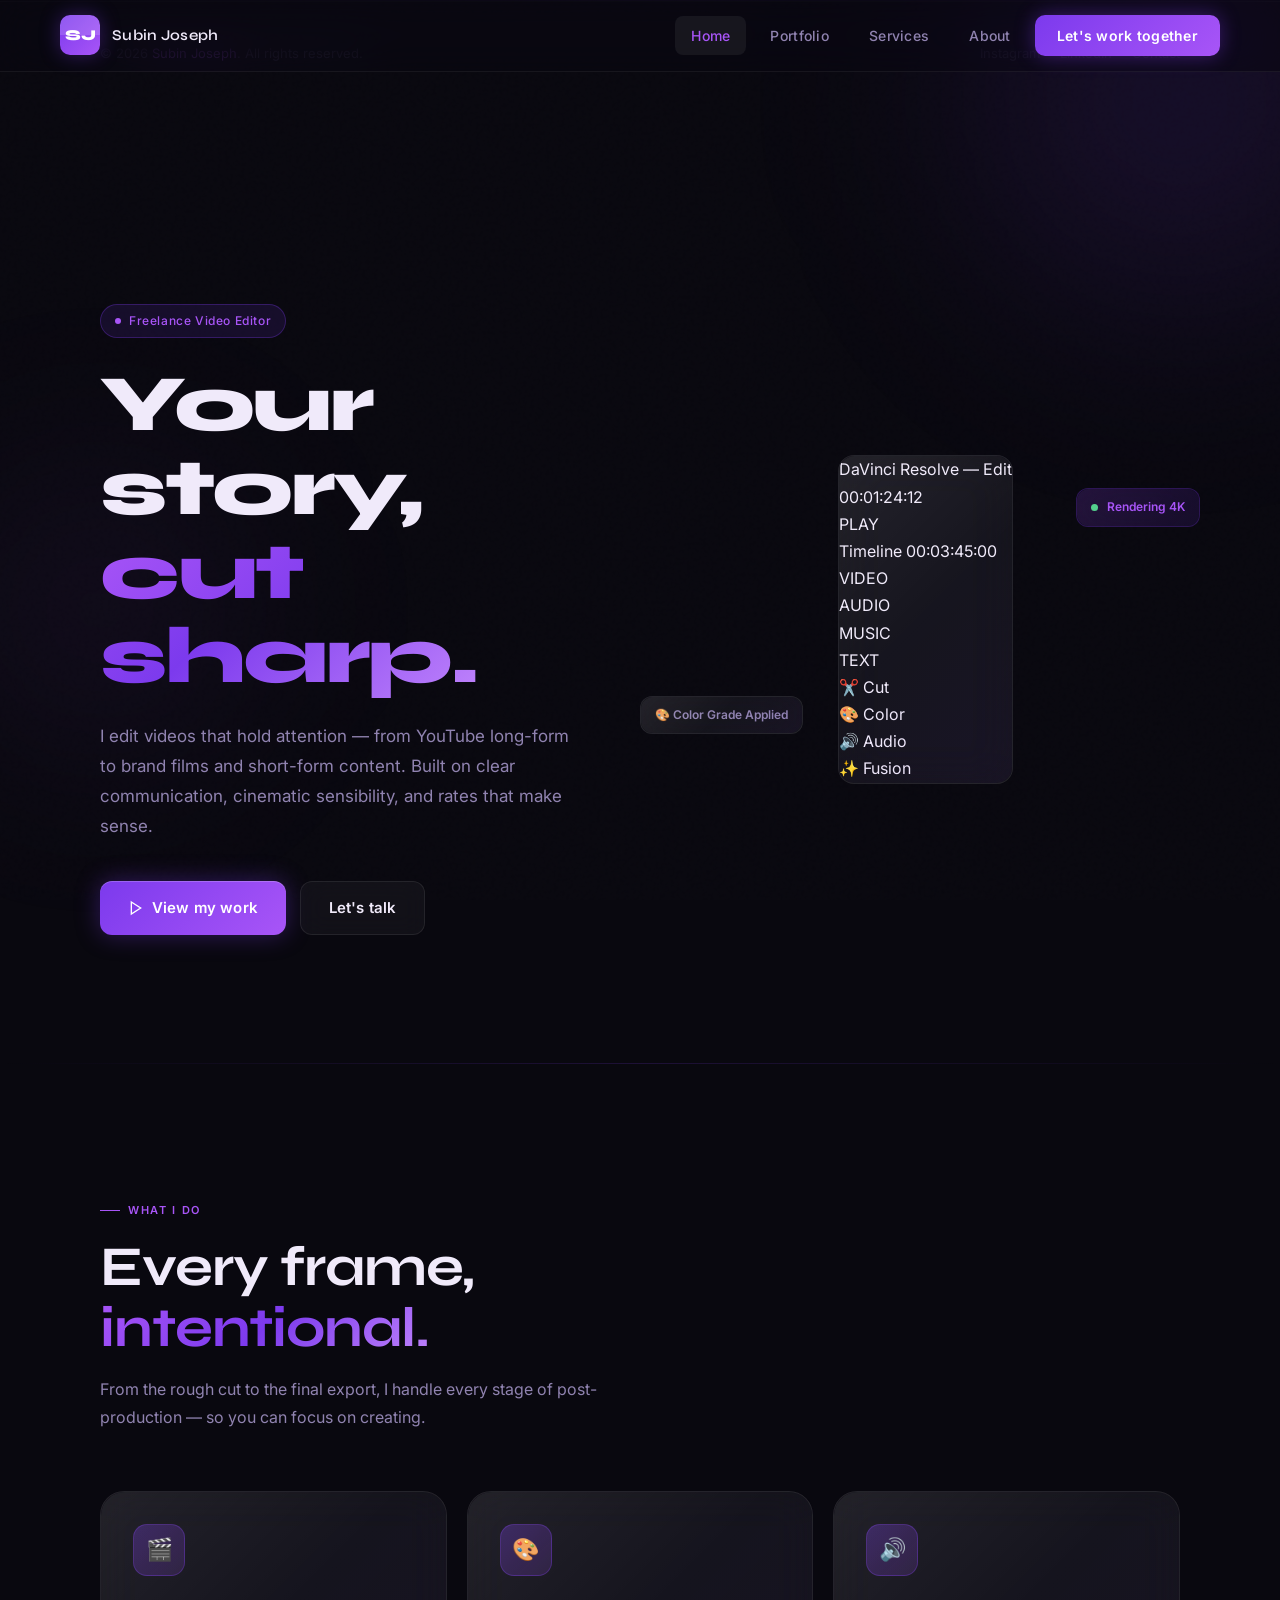
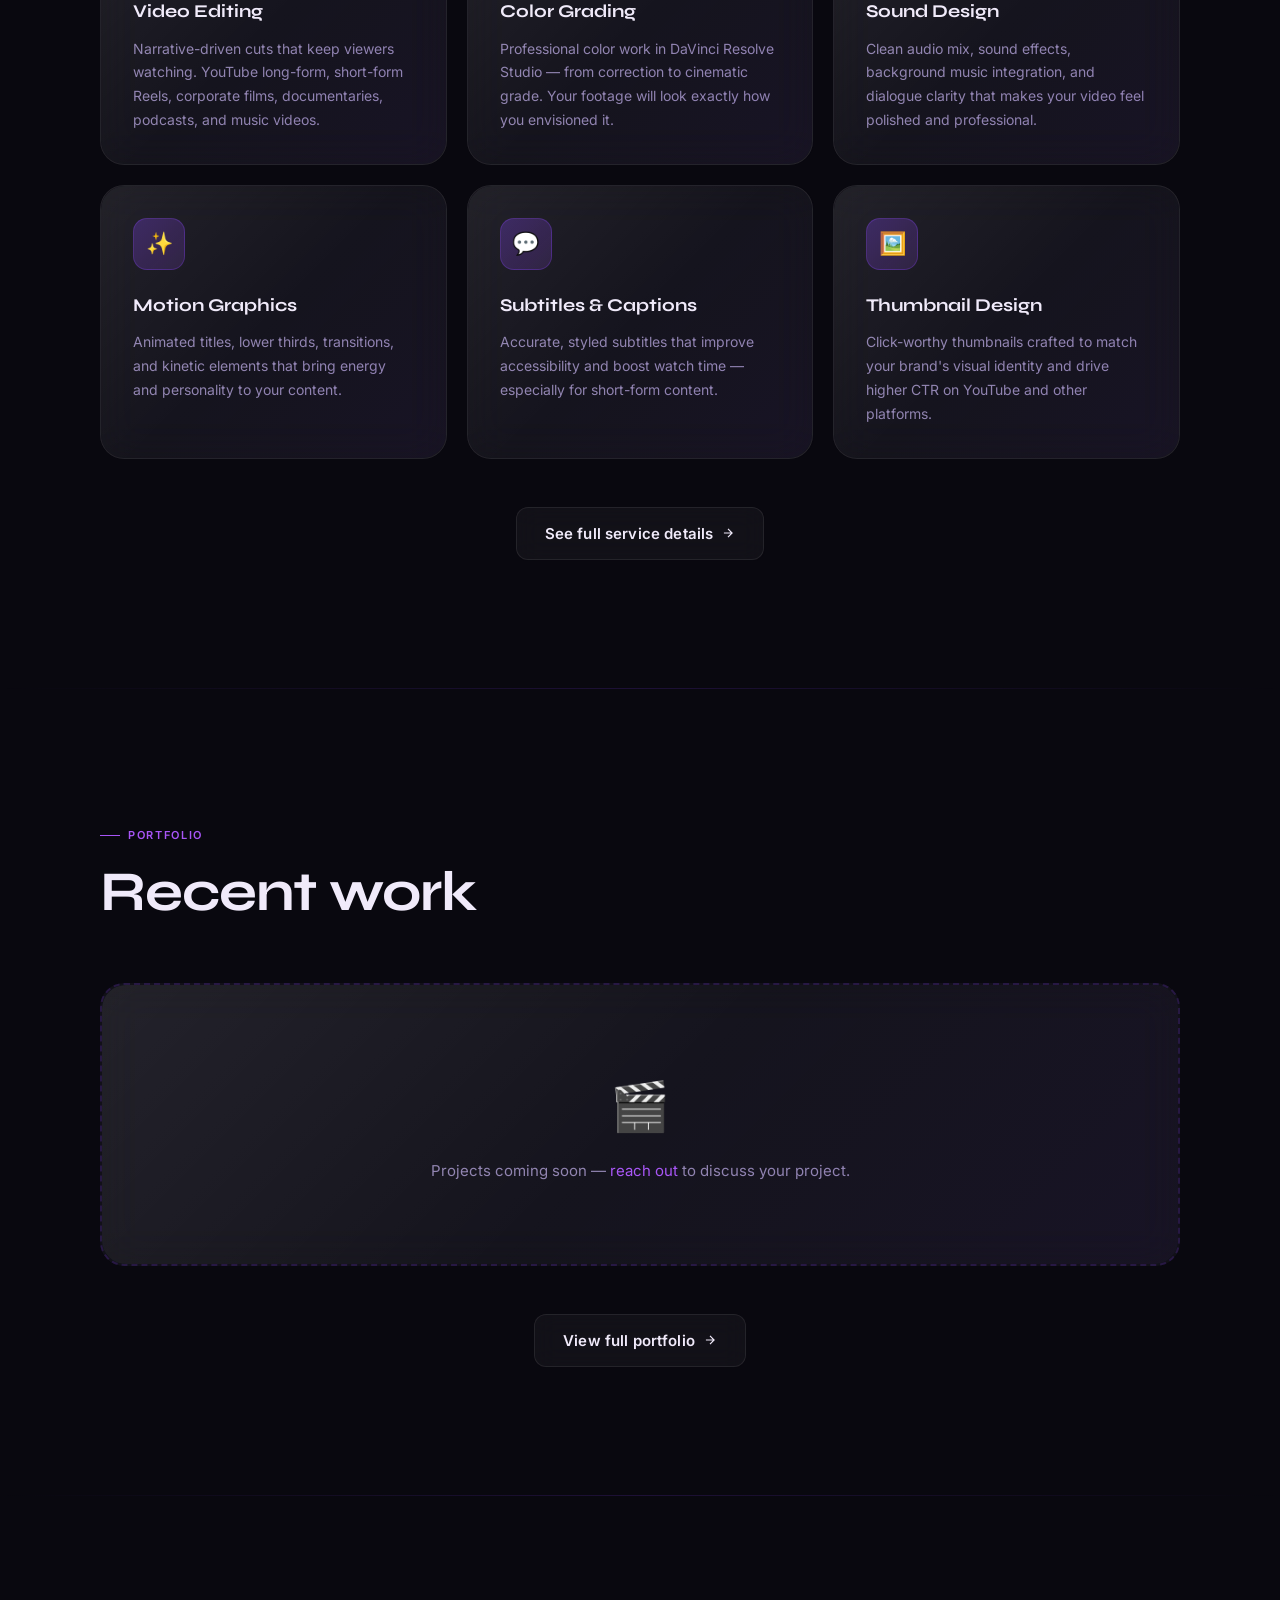
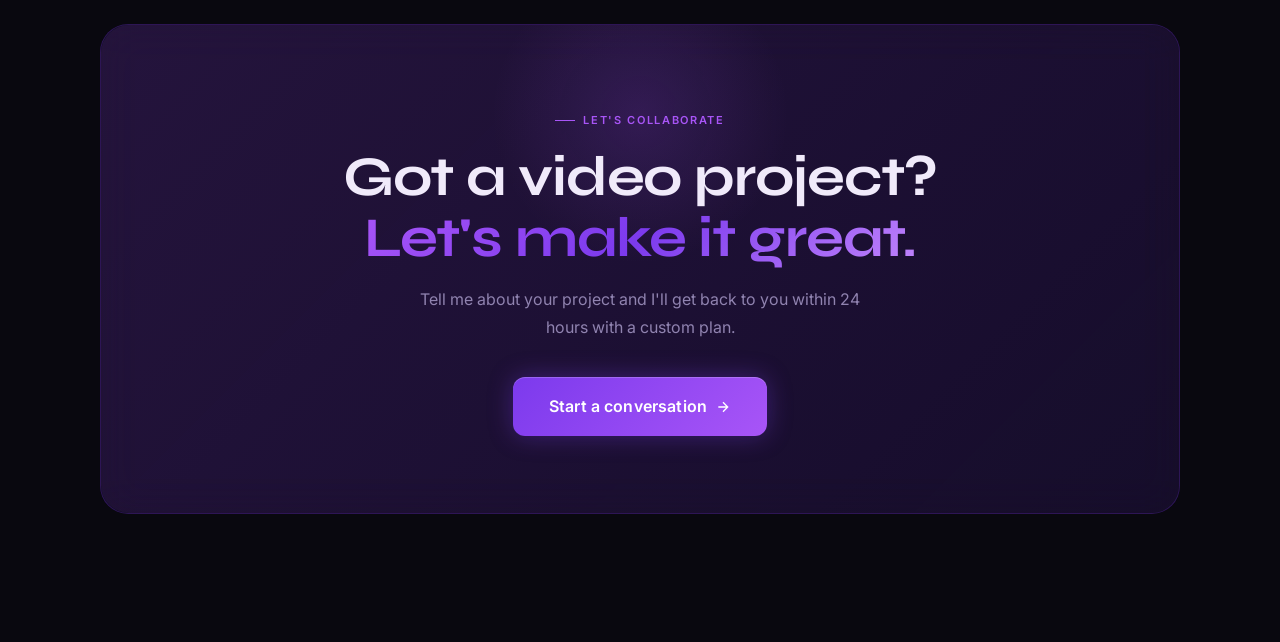
==== commit cbfad52b: "Add animated editor graphic to hero" ====
--- a/index.html
+++ b/index.html
@@ -48,51 +48,84 @@
           </div>
         </div>
 
-        <!-- Right: Card visual -->
+        <!-- Right: Animated Editor Graphic -->
         <div class="hero-visual fade-in fade-in-delay-2">
-          <div class="hero-card glass" style="position:relative;">
+          <div class="editor-wrap">
 
             <!-- Floating badges -->
-            <div class="hero-float hero-float-1 glass-purple" style="font-size:12px;font-weight:600;color:var(--purple-light);">
-              🎬 DaVinci Resolve Studio
+            <div class="hero-float hero-float-1 glass-purple" style="font-size:12px;font-weight:600;color:var(--purple-light);padding:8px 14px;border-radius:12px;">
+              <span style="display:inline-block;width:7px;height:7px;border-radius:50%;background:#4ade80;margin-right:6px;animation:pulse 1.5s infinite;"></span>
+              Rendering 4K
             </div>
-            <div class="hero-float hero-float-2 glass" style="font-size:12px;font-weight:600;color:var(--text-muted);">
-              🌍 Available Worldwide
+            <div class="hero-float hero-float-2 glass" style="font-size:12px;font-weight:600;color:var(--text-muted);padding:8px 14px;border-radius:12px;">
+              🎨 Color Grade Applied
             </div>
 
-            <div class="hero-card-header">
-              <div class="hero-avatar">SJ</div>
-              <div>
-                <div class="hero-card-title">Subin Joseph</div>
-                <div class="hero-card-sub">Video Editor · Kerala, India</div>
-              </div>
-            </div>
-
-            <div class="hero-stat-grid">
-              <div class="hero-stat">
-                <div class="hero-stat-num">7+</div>
-                <div class="hero-stat-label">Video types</div>
-              </div>
-              <div class="hero-stat">
-                <div class="hero-stat-num">∞</div>
-                <div class="hero-stat-label">Creative ideas</div>
-              </div>
-              <div class="hero-stat">
-                <div class="hero-stat-num">24h</div>
-                <div class="hero-stat-label">Response time</div>
-              </div>
-              <div class="hero-stat">
-                <div class="hero-stat-num">100%</div>
-                <div class="hero-stat-label">Dedication</div>
-              </div>
-            </div>
-
-            <div class="hero-services-preview">
-              <span class="service-chip">Video Editing</span>
-              <span class="service-chip">Color Grading</span>
-              <span class="service-chip">Sound Design</span>
-              <span class="service-chip">Motion Graphics</span>
-              <span class="service-chip">Captions</span>
+            <!-- Editor Card -->
+            <div class="editor-card glass">
+              <!-- Top bar -->
+              <div class="editor-topbar">
+                <span class="editor-dot" style="background:#ff5f57"></span>
+                <span class="editor-dot" style="background:#febc2e"></span>
+                <span class="editor-dot" style="background:#28c840"></span>
+                <span class="editor-title-bar">DaVinci Resolve — Edit</span>
+              </div>
+
+              <!-- Preview window -->
+              <div class="preview-window">
+                <div class="cinema-bar cinema-top"></div>
+                <div class="cinema-bar cinema-bottom"></div>
+                <div class="scene">
+                  <div class="scene-gradient"></div>
+                  <div class="light-ray" style="left:20%;transform:rotate(-15deg);animation-delay:0s"></div>
+                  <div class="light-ray" style="left:50%;transform:rotate(5deg);animation-delay:1s"></div>
+                  <div class="light-ray" style="left:78%;transform:rotate(-8deg);animation-delay:2s"></div>
+                </div>
+                <div class="timecode">00:01:24:12</div>
+                <div class="play-indicator">
+                  <span class="play-dot"></span>
+                  <span class="play-text">PLAY</span>
+                </div>
+              </div>
+
+              <!-- Timeline -->
+              <div class="tl-wrap">
+                <div class="tl-header">
+                  <span class="tl-label">Timeline</span>
+                  <span class="tl-time">00:03:45:00</span>
+                </div>
+                <div class="tl-tracks">
+                  <div class="tl-playhead"></div>
+                  <div class="tl-track">
+                    <span class="tl-track-label">VIDEO</span>
+                    <div class="tl-clip" style="background:linear-gradient(90deg,#7c3aed,#a855f7);width:35%"></div>
+                    <div class="tl-clip" style="background:linear-gradient(90deg,#6d28d9,#8b5cf6);width:25%"></div>
+                    <div class="tl-clip" style="background:linear-gradient(90deg,#7c3aed,#a855f7);width:20%"></div>
+                  </div>
+                  <div class="tl-track">
+                    <span class="tl-track-label">AUDIO</span>
+                    <div class="tl-clip" style="background:linear-gradient(90deg,#0ea5e9,#38bdf8);width:60%"></div>
+                    <div class="tl-clip" style="background:linear-gradient(90deg,#0284c7,#0ea5e9);width:28%"></div>
+                  </div>
+                  <div class="tl-track">
+                    <span class="tl-track-label">MUSIC</span>
+                    <div class="tl-clip" style="background:linear-gradient(90deg,#d946ef,#e879f9);width:82%"></div>
+                  </div>
+                  <div class="tl-track">
+                    <span class="tl-track-label">TEXT</span>
+                    <div class="tl-clip" style="background:linear-gradient(90deg,#f59e0b,#fbbf24);width:20%"></div>
+                    <div class="tl-clip" style="background:linear-gradient(90deg,#d97706,#f59e0b);width:15%"></div>
+                  </div>
+                </div>
+              </div>
+
+              <!-- Tool buttons -->
+              <div class="editor-tools">
+                <div class="editor-tool active">✂️ Cut</div>
+                <div class="editor-tool">🎨 Color</div>
+                <div class="editor-tool">🔊 Audio</div>
+                <div class="editor-tool">✨ Fusion</div>
+              </div>
             </div>
           </div>
         </div>
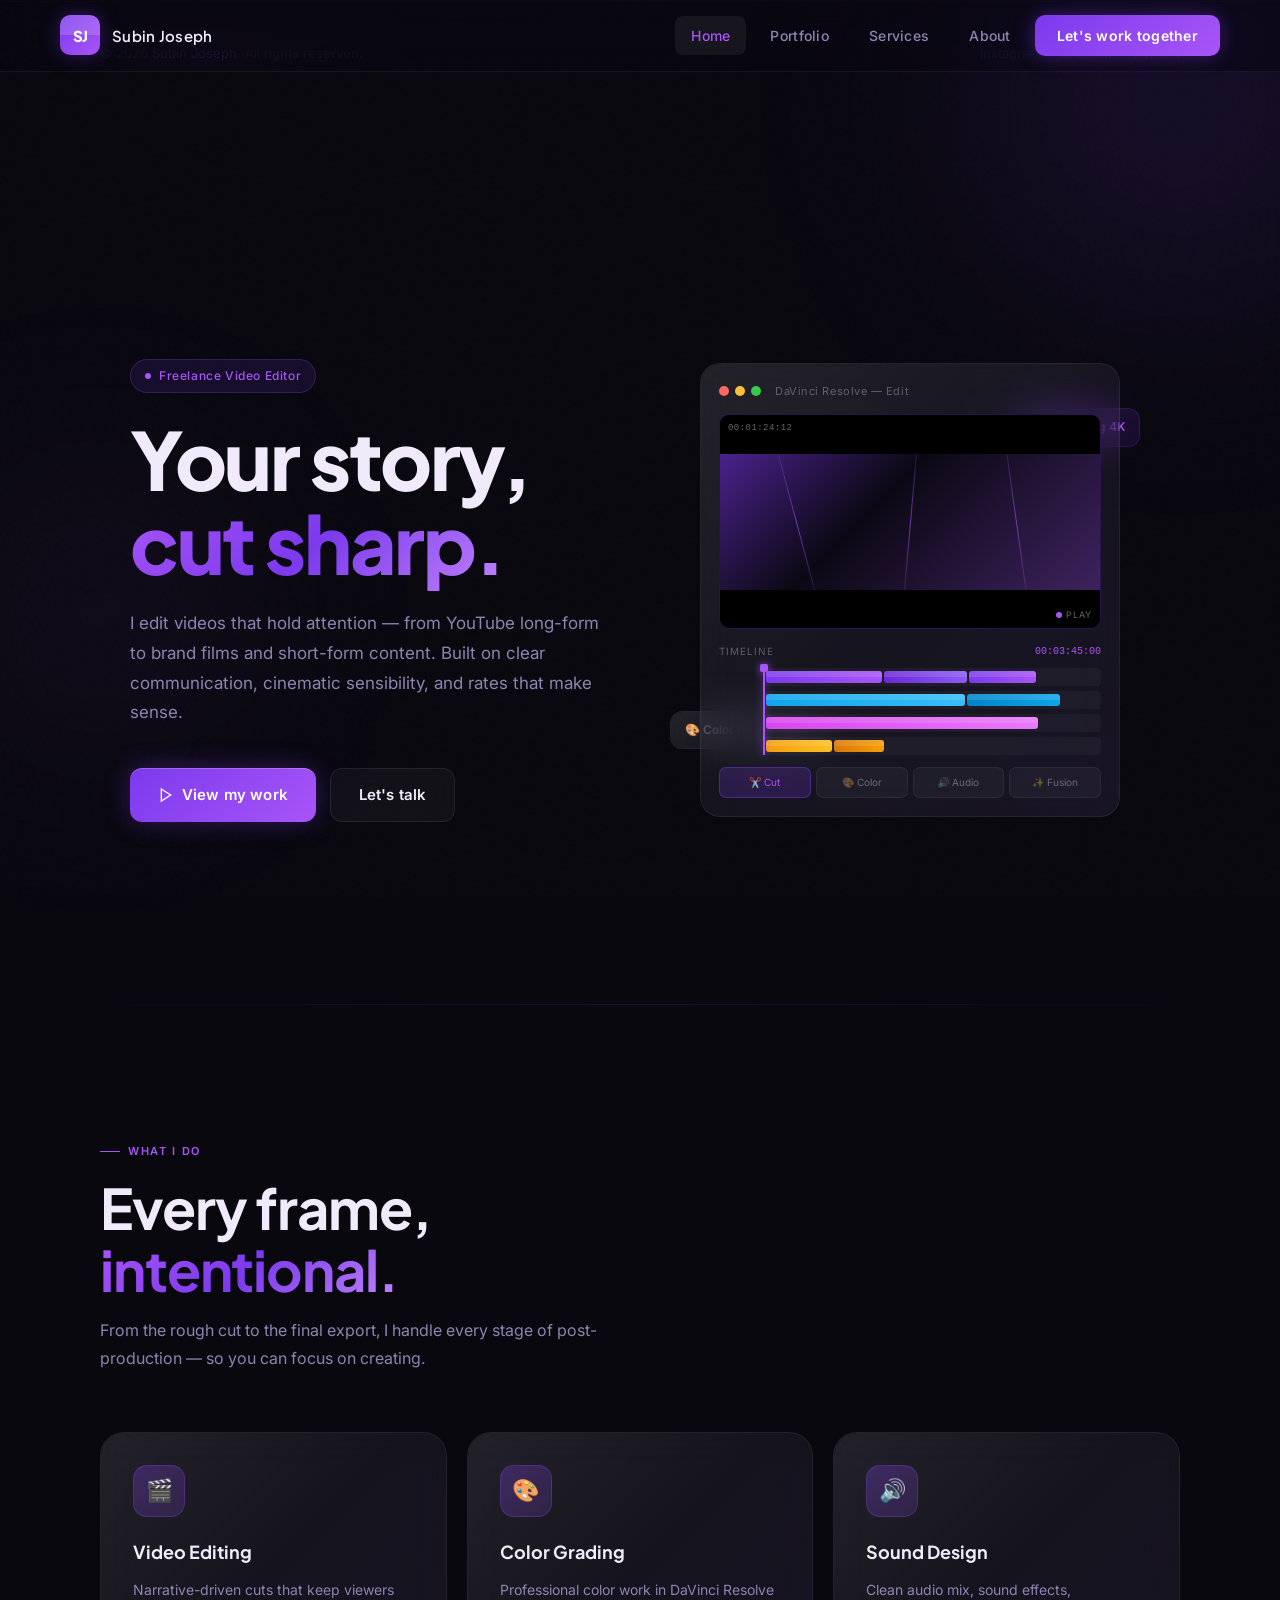
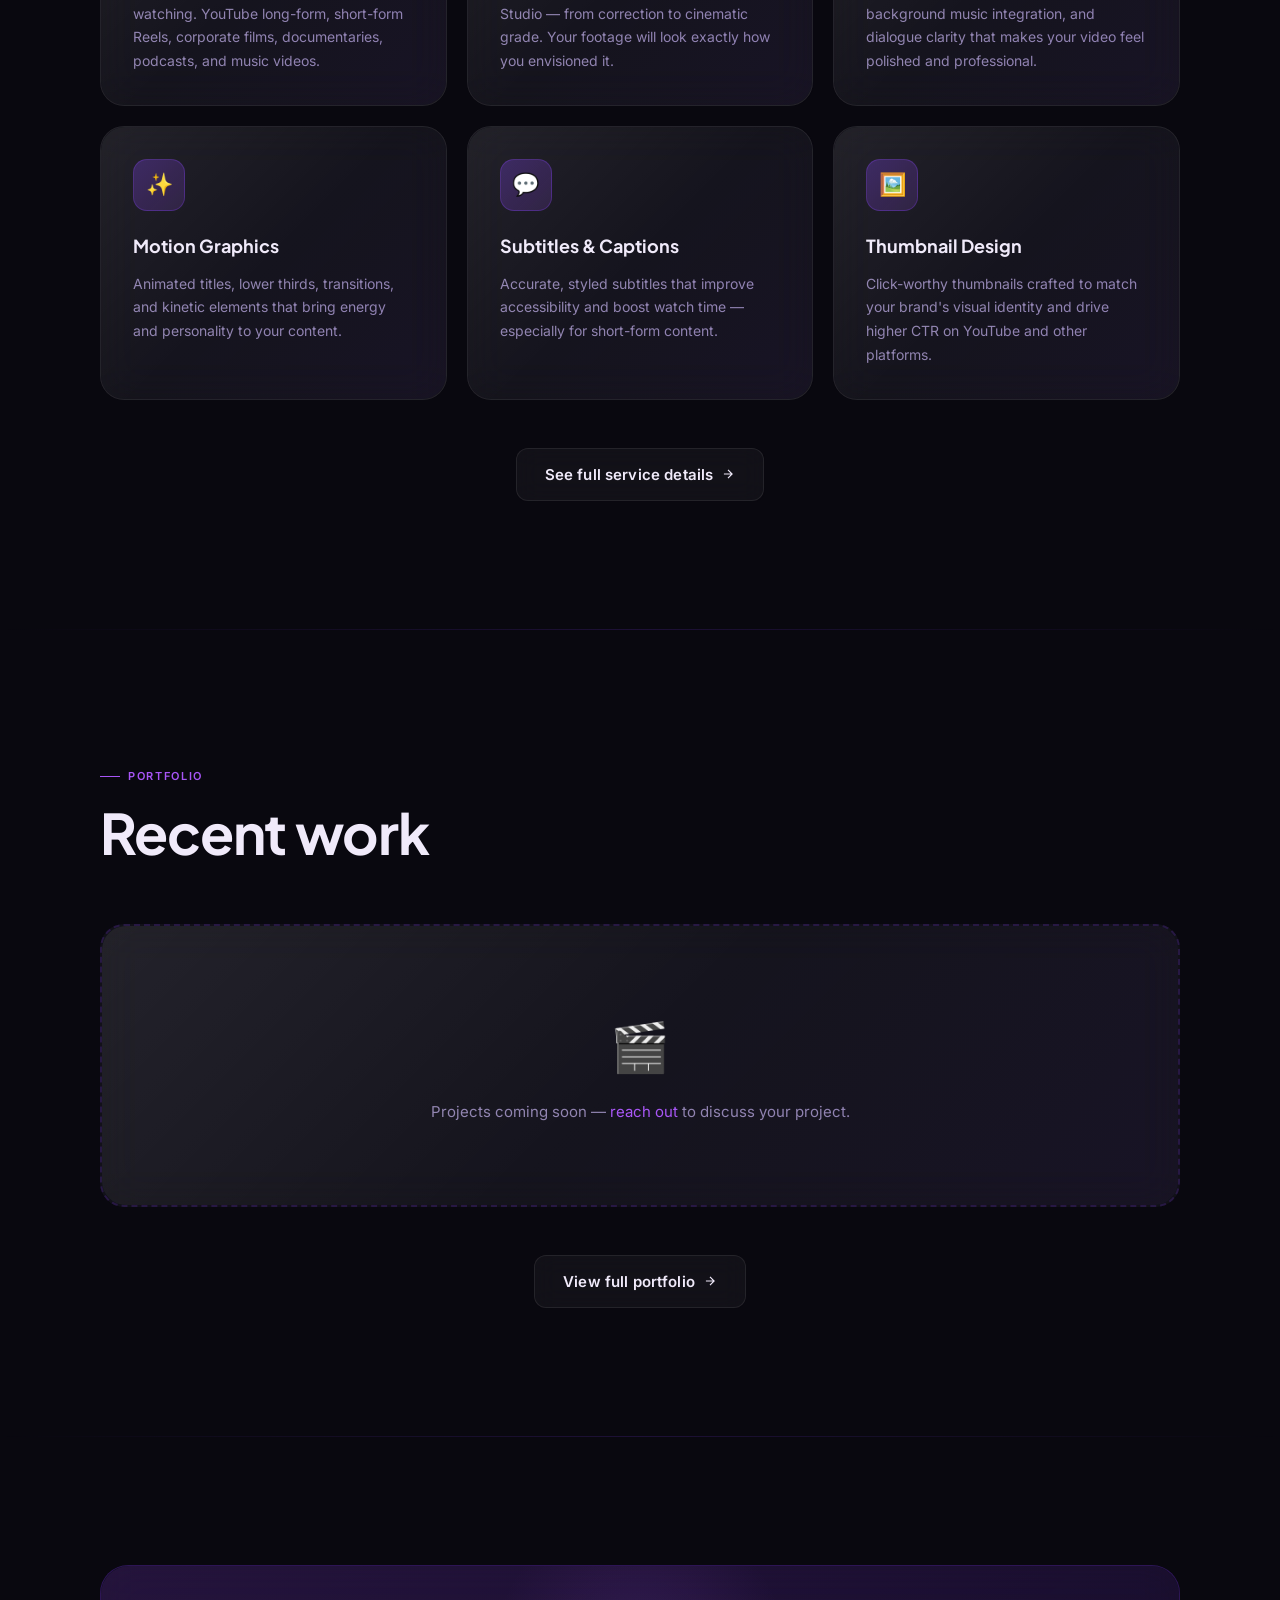
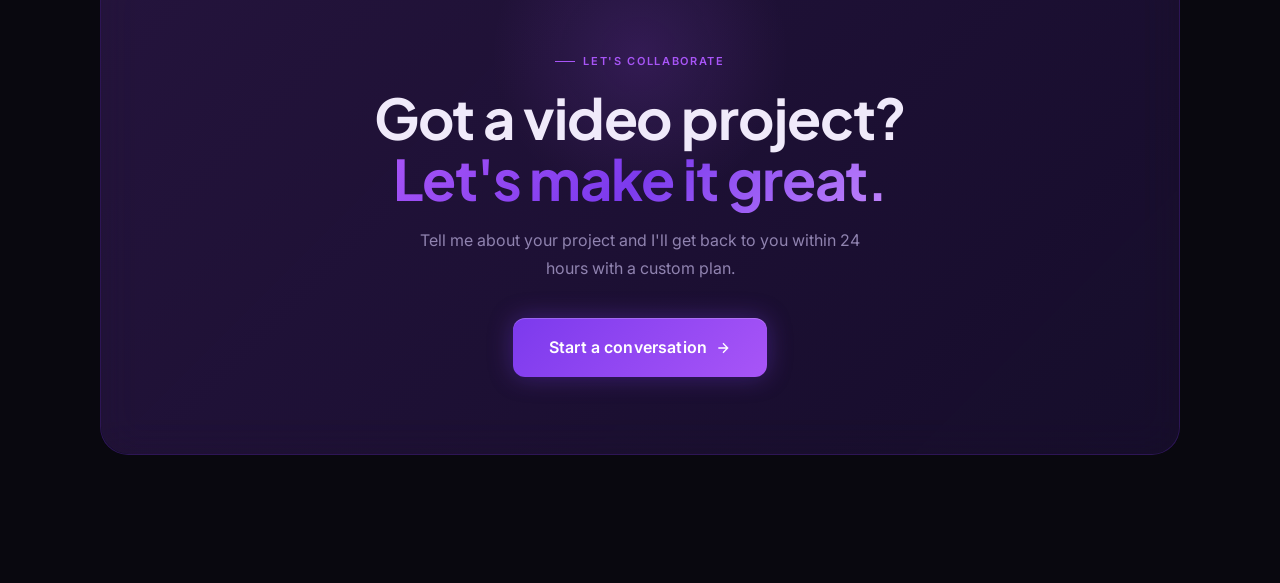
==== commit 512ff6d2: "Fix editor graphic - embed styles" ====
--- a/index.html
+++ b/index.html
@@ -10,6 +10,43 @@
   <title>Subin Joseph — Freelance Video Editor</title>
   <link rel="stylesheet" href="css/style.css" />
   <link rel="icon" href="data:image/svg+xml,<svg xmlns='http://www.w3.org/2000/svg' viewBox='0 0 100 100'><rect width='100' height='100' rx='20' fill='%237c3aed'/><text y='.9em' font-size='65' x='50%25' text-anchor='middle' font-family='system-ui' font-weight='900' fill='white'>SJ</text></svg>" />
+  <style>
+    .editor-wrap { position:relative; width:100%; max-width:420px; }
+    .editor-card { width:100%; padding:18px; border-radius:20px; position:relative; overflow:hidden; }
+    .editor-topbar { display:flex; align-items:center; gap:6px; margin-bottom:14px; }
+    .editor-dot { width:10px; height:10px; border-radius:50%; display:inline-block; }
+    .editor-title-bar { margin-left:8px; font-size:11px; color:rgba(255,255,255,0.3); letter-spacing:0.05em; }
+    .preview-window { width:100%; aspect-ratio:16/9; border-radius:10px; background:linear-gradient(135deg,#1a0a2e 0%,#0d0d1a 100%); border:1px solid rgba(124,58,237,0.2); overflow:hidden; position:relative; margin-bottom:14px; }
+    .cinema-bar { position:absolute; left:0; right:0; height:18%; background:#000; z-index:2; }
+    .cinema-top { top:0; }
+    .cinema-bottom { bottom:0; }
+    .scene { position:absolute; inset:18% 0; overflow:hidden; }
+    .scene-gradient { position:absolute; inset:0; background:linear-gradient(135deg,rgba(124,58,237,0.5) 0%,rgba(9,8,15,0.8) 40%,rgba(168,85,247,0.3) 100%); animation:scene-shift 6s ease-in-out infinite; }
+    @keyframes scene-shift { 0%,100%{opacity:0.7} 50%{opacity:1} }
+    .light-ray { position:absolute; width:1px; height:140%; top:-20%; background:linear-gradient(to bottom,transparent,rgba(168,85,247,0.6),transparent); animation:ray-flicker 4s ease-in-out infinite; }
+    @keyframes ray-flicker { 0%,100%{opacity:0.3} 50%{opacity:0.9} }
+    .timecode { position:absolute; top:6px; left:8px; z-index:3; font-size:9px; font-family:'Courier New',monospace; color:rgba(255,255,255,0.4); letter-spacing:0.05em; }
+    .play-indicator { position:absolute; bottom:6px; right:8px; z-index:3; display:flex; align-items:center; gap:4px; }
+    .play-dot { width:6px; height:6px; border-radius:50%; background:#a855f7; animation:blink-play 1s infinite; }
+    @keyframes blink-play { 0%,100%{opacity:1} 50%{opacity:0.3} }
+    .play-text { font-size:9px; color:rgba(255,255,255,0.4); letter-spacing:0.1em; }
+    .tl-wrap { margin-bottom:12px; }
+    .tl-header { display:flex; justify-content:space-between; margin-bottom:8px; }
+    .tl-label { font-size:10px; color:rgba(255,255,255,0.3); letter-spacing:0.1em; text-transform:uppercase; }
+    .tl-time { font-size:10px; font-family:'Courier New',monospace; color:#a855f7; }
+    .tl-tracks { position:relative; padding-left:44px; }
+    .tl-playhead { position:absolute; top:0; bottom:0; width:1.5px; background:#a855f7; box-shadow:0 0 8px rgba(168,85,247,0.8); z-index:10; animation:playhead-scrub 6s linear infinite; }
+    .tl-playhead::before { content:''; position:absolute; top:-4px; left:50%; transform:translateX(-50%); width:8px; height:8px; background:#a855f7; border-radius:2px; box-shadow:0 0 8px rgba(168,85,247,0.8); }
+    @keyframes playhead-scrub { 0%{left:5%} 100%{left:95%} }
+    .tl-track { height:18px; border-radius:4px; background:rgba(255,255,255,0.03); margin-bottom:5px; display:flex; gap:2px; padding:3px; position:relative; overflow:hidden; }
+    .tl-track-label { position:absolute; left:-44px; top:50%; transform:translateY(-50%); font-size:8px; color:rgba(255,255,255,0.25); letter-spacing:0.05em; width:40px; text-align:right; }
+    .tl-clip { height:100%; border-radius:3px; flex-shrink:0; animation:clip-glow 3s ease-in-out infinite; position:relative; overflow:hidden; }
+    .tl-clip::after { content:''; position:absolute; top:0; left:0; right:0; height:50%; background:rgba(255,255,255,0.12); }
+    @keyframes clip-glow { 0%,100%{opacity:0.85} 50%{opacity:1} }
+    .editor-tools { display:flex; gap:5px; }
+    .editor-tool { flex:1; padding:6px 4px; border-radius:7px; background:rgba(255,255,255,0.04); border:1px solid rgba(255,255,255,0.06); font-size:10px; color:rgba(255,255,255,0.35); text-align:center; }
+    .editor-tool.active { background:rgba(124,58,237,0.2); border-color:rgba(124,58,237,0.4); color:#a855f7; }
+  </style>
 </head>
 <body>
 
--- a/css/style.css
+++ b/css/style.css
@@ -3,7 +3,7 @@
    Design tokens: dark base, violet accent, liquid glass UI
    ============================================================ */
 
-@import url('https://fonts.googleapis.com/css2?family=Syne:wght@400;500;600;700;800&family=Inter:wght@300;400;500;600&display=swap');
+@import url('https://fonts.googleapis.com/css2?family=Plus+Jakarta+Sans:wght@300;400;500;600;700;800&family=Inter:wght@300;400;500;600&display=swap');
 
 :root {
   /* Palette */
@@ -22,7 +22,7 @@
   --glass-border:rgba(255, 255, 255, 0.08);
 
   /* Type */
-  --font-display: 'Syne', sans-serif;
+  --font-display: 'Plus Jakarta Sans', sans-serif;
   --font-body:    'Inter', sans-serif;
 
   /* Spacing */
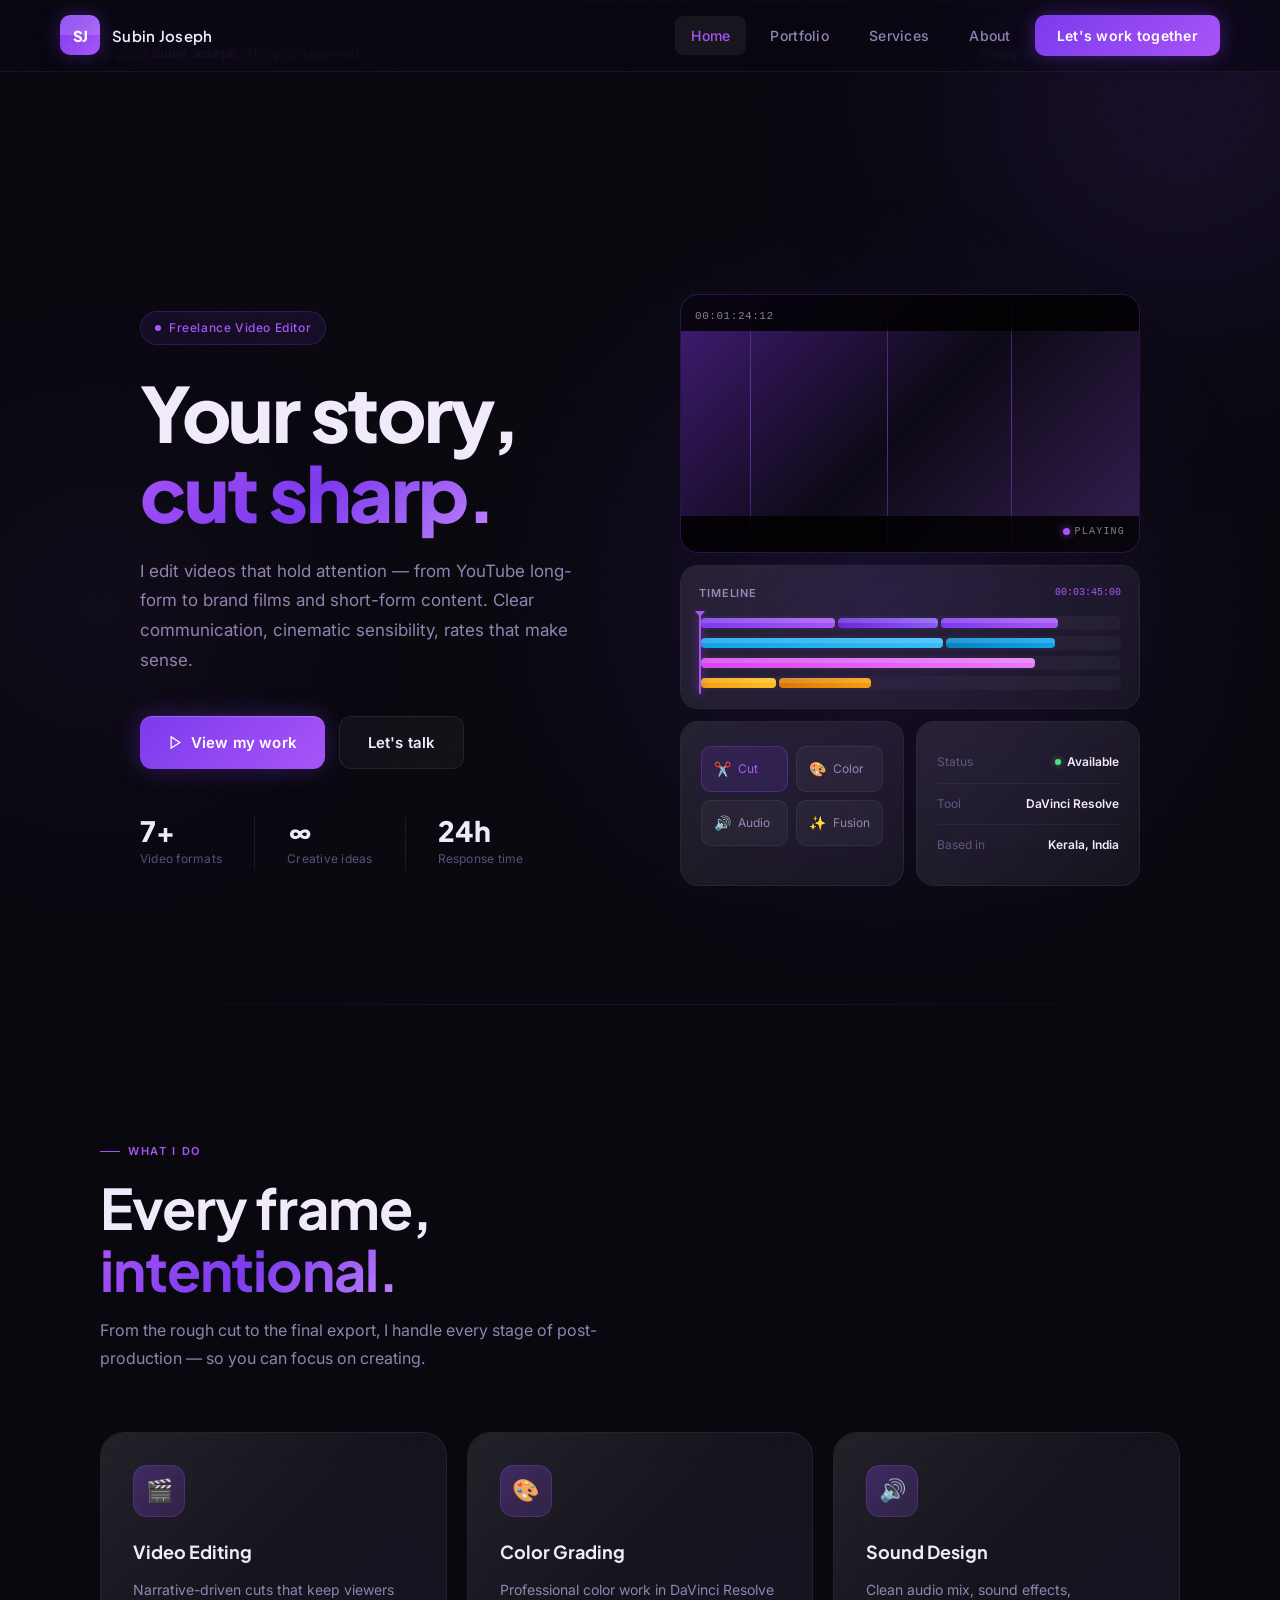
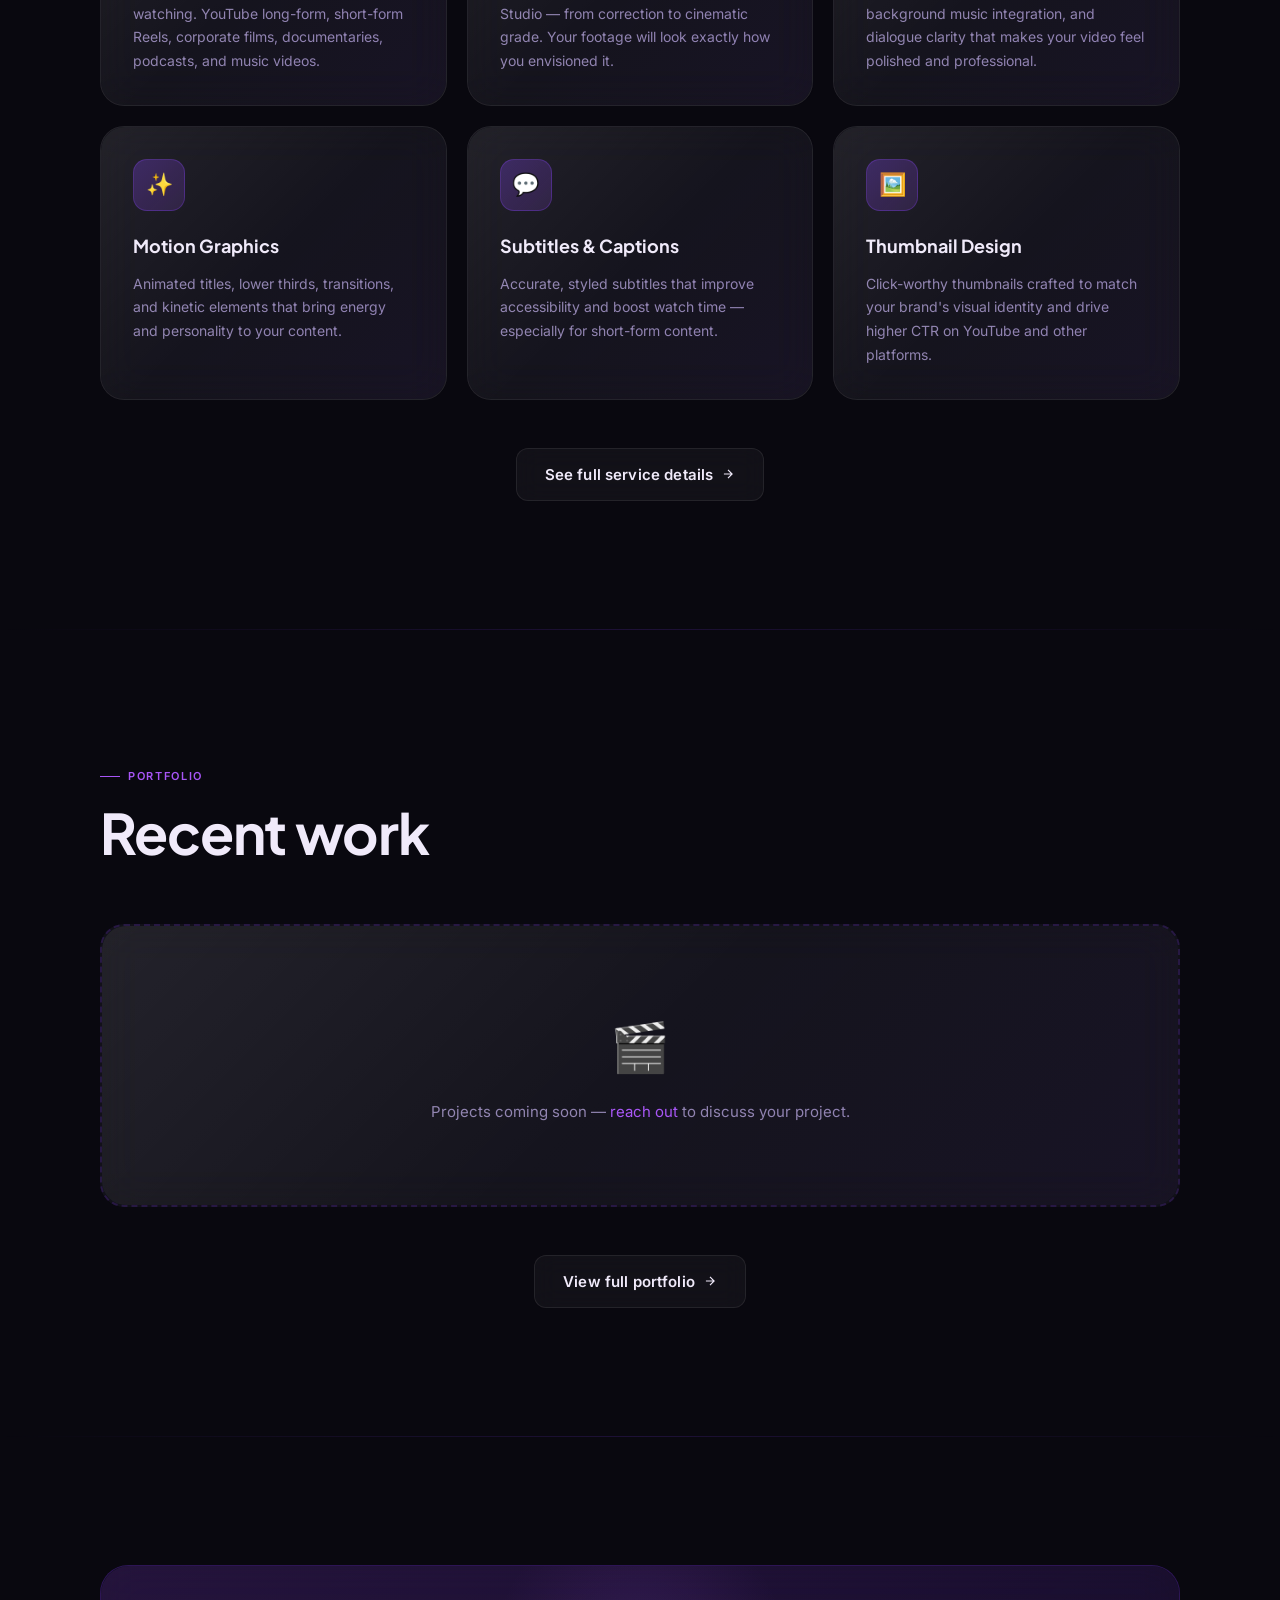
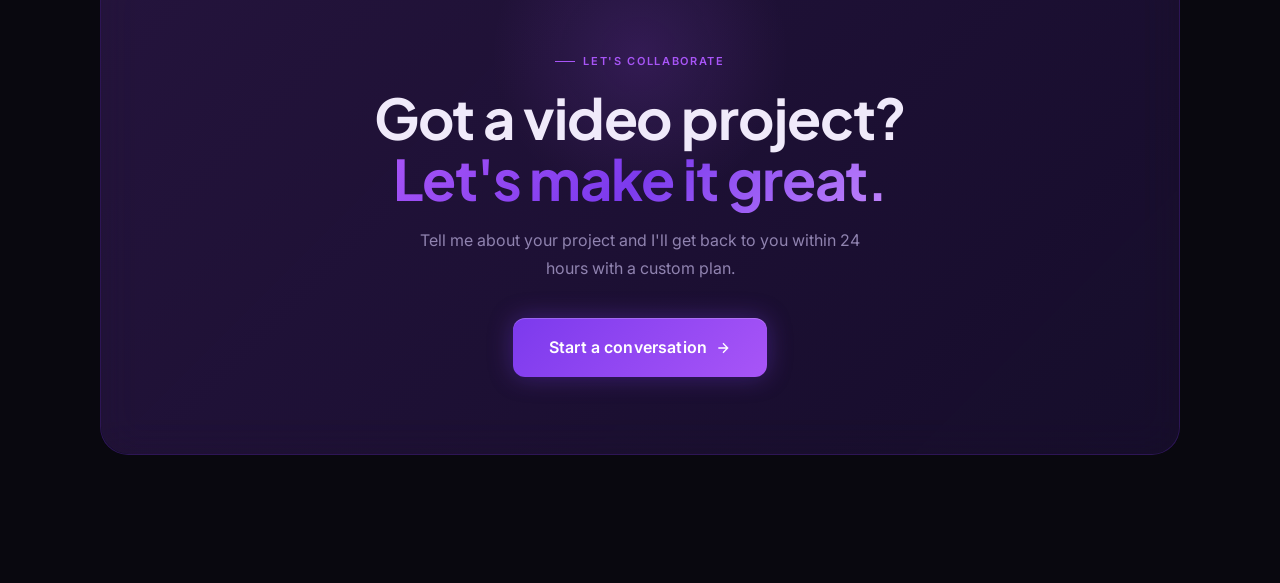
==== commit f67f6229: "Redesign hero visual" ====
--- a/index.html
+++ b/index.html
@@ -11,41 +11,401 @@
   <link rel="stylesheet" href="css/style.css" />
   <link rel="icon" href="data:image/svg+xml,<svg xmlns='http://www.w3.org/2000/svg' viewBox='0 0 100 100'><rect width='100' height='100' rx='20' fill='%237c3aed'/><text y='.9em' font-size='65' x='50%25' text-anchor='middle' font-family='system-ui' font-weight='900' fill='white'>SJ</text></svg>" />
   <style>
-    .editor-wrap { position:relative; width:100%; max-width:420px; }
-    .editor-card { width:100%; padding:18px; border-radius:20px; position:relative; overflow:hidden; }
-    .editor-topbar { display:flex; align-items:center; gap:6px; margin-bottom:14px; }
-    .editor-dot { width:10px; height:10px; border-radius:50%; display:inline-block; }
-    .editor-title-bar { margin-left:8px; font-size:11px; color:rgba(255,255,255,0.3); letter-spacing:0.05em; }
-    .preview-window { width:100%; aspect-ratio:16/9; border-radius:10px; background:linear-gradient(135deg,#1a0a2e 0%,#0d0d1a 100%); border:1px solid rgba(124,58,237,0.2); overflow:hidden; position:relative; margin-bottom:14px; }
-    .cinema-bar { position:absolute; left:0; right:0; height:18%; background:#000; z-index:2; }
-    .cinema-top { top:0; }
-    .cinema-bottom { bottom:0; }
-    .scene { position:absolute; inset:18% 0; overflow:hidden; }
-    .scene-gradient { position:absolute; inset:0; background:linear-gradient(135deg,rgba(124,58,237,0.5) 0%,rgba(9,8,15,0.8) 40%,rgba(168,85,247,0.3) 100%); animation:scene-shift 6s ease-in-out infinite; }
-    @keyframes scene-shift { 0%,100%{opacity:0.7} 50%{opacity:1} }
-    .light-ray { position:absolute; width:1px; height:140%; top:-20%; background:linear-gradient(to bottom,transparent,rgba(168,85,247,0.6),transparent); animation:ray-flicker 4s ease-in-out infinite; }
-    @keyframes ray-flicker { 0%,100%{opacity:0.3} 50%{opacity:0.9} }
-    .timecode { position:absolute; top:6px; left:8px; z-index:3; font-size:9px; font-family:'Courier New',monospace; color:rgba(255,255,255,0.4); letter-spacing:0.05em; }
-    .play-indicator { position:absolute; bottom:6px; right:8px; z-index:3; display:flex; align-items:center; gap:4px; }
-    .play-dot { width:6px; height:6px; border-radius:50%; background:#a855f7; animation:blink-play 1s infinite; }
-    @keyframes blink-play { 0%,100%{opacity:1} 50%{opacity:0.3} }
-    .play-text { font-size:9px; color:rgba(255,255,255,0.4); letter-spacing:0.1em; }
-    .tl-wrap { margin-bottom:12px; }
-    .tl-header { display:flex; justify-content:space-between; margin-bottom:8px; }
-    .tl-label { font-size:10px; color:rgba(255,255,255,0.3); letter-spacing:0.1em; text-transform:uppercase; }
-    .tl-time { font-size:10px; font-family:'Courier New',monospace; color:#a855f7; }
-    .tl-tracks { position:relative; padding-left:44px; }
-    .tl-playhead { position:absolute; top:0; bottom:0; width:1.5px; background:#a855f7; box-shadow:0 0 8px rgba(168,85,247,0.8); z-index:10; animation:playhead-scrub 6s linear infinite; }
-    .tl-playhead::before { content:''; position:absolute; top:-4px; left:50%; transform:translateX(-50%); width:8px; height:8px; background:#a855f7; border-radius:2px; box-shadow:0 0 8px rgba(168,85,247,0.8); }
-    @keyframes playhead-scrub { 0%{left:5%} 100%{left:95%} }
-    .tl-track { height:18px; border-radius:4px; background:rgba(255,255,255,0.03); margin-bottom:5px; display:flex; gap:2px; padding:3px; position:relative; overflow:hidden; }
-    .tl-track-label { position:absolute; left:-44px; top:50%; transform:translateY(-50%); font-size:8px; color:rgba(255,255,255,0.25); letter-spacing:0.05em; width:40px; text-align:right; }
-    .tl-clip { height:100%; border-radius:3px; flex-shrink:0; animation:clip-glow 3s ease-in-out infinite; position:relative; overflow:hidden; }
-    .tl-clip::after { content:''; position:absolute; top:0; left:0; right:0; height:50%; background:rgba(255,255,255,0.12); }
-    @keyframes clip-glow { 0%,100%{opacity:0.85} 50%{opacity:1} }
-    .editor-tools { display:flex; gap:5px; }
-    .editor-tool { flex:1; padding:6px 4px; border-radius:7px; background:rgba(255,255,255,0.04); border:1px solid rgba(255,255,255,0.06); font-size:10px; color:rgba(255,255,255,0.35); text-align:center; }
-    .editor-tool.active { background:rgba(124,58,237,0.2); border-color:rgba(124,58,237,0.4); color:#a855f7; }
+    /* ── HERO REDESIGN ── */
+    .hero-v2 {
+      min-height: calc(100vh - var(--nav-h));
+      display: flex;
+      align-items: center;
+      padding: 80px 0;
+      position: relative;
+      overflow: hidden;
+    }
+
+    /* Big background glow */
+    .hero-v2::before {
+      content: '';
+      position: absolute;
+      width: 800px; height: 800px;
+      border-radius: 50%;
+      background: radial-gradient(circle, rgba(124,58,237,0.12) 0%, transparent 70%);
+      top: 50%; left: 50%;
+      transform: translate(-20%, -50%);
+      pointer-events: none;
+    }
+
+    .hero-v2-inner {
+      display: grid;
+      grid-template-columns: 1fr 1fr;
+      gap: 80px;
+      align-items: center;
+      width: 100%;
+    }
+
+    /* LEFT SIDE */
+    .hero-v2-left {}
+
+    .hero-v2-tag {
+      display: inline-flex;
+      align-items: center;
+      gap: 8px;
+      padding: 6px 14px;
+      border-radius: 100px;
+      font-size: 12px;
+      font-weight: 500;
+      color: var(--purple-light);
+      background: rgba(124,58,237,0.1);
+      border: 1px solid rgba(124,58,237,0.25);
+      margin-bottom: 28px;
+      letter-spacing: 0.05em;
+    }
+
+    .hero-v2-tag-dot {
+      width: 6px; height: 6px;
+      border-radius: 50%;
+      background: var(--purple-light);
+      animation: pulse 2s infinite;
+    }
+
+    .hero-v2-title {
+      font-family: var(--font-display);
+      font-size: clamp(44px, 6vw, 76px);
+      font-weight: 800;
+      line-height: 1.05;
+      letter-spacing: -0.03em;
+      margin-bottom: 24px;
+    }
+
+    .hero-v2-desc {
+      font-size: 17px;
+      color: var(--text-muted);
+      line-height: 1.75;
+      margin-bottom: 40px;
+      max-width: 440px;
+    }
+
+    .hero-v2-actions {
+      display: flex;
+      gap: 14px;
+      flex-wrap: wrap;
+      margin-bottom: 48px;
+    }
+
+    .hero-v2-stats {
+      display: flex;
+      gap: 32px;
+    }
+
+    .hero-v2-stat-num {
+      font-family: var(--font-display);
+      font-size: 28px;
+      font-weight: 800;
+      color: var(--text);
+      line-height: 1;
+      margin-bottom: 4px;
+    }
+
+    .hero-v2-stat-label {
+      font-size: 12px;
+      color: var(--text-dim);
+      letter-spacing: 0.02em;
+    }
+
+    .hero-v2-stat-divider {
+      width: 1px;
+      background: rgba(255,255,255,0.08);
+      align-self: stretch;
+    }
+
+    /* RIGHT SIDE — clean integrated visual */
+    .hero-v2-right {
+      position: relative;
+      display: flex;
+      flex-direction: column;
+      gap: 12px;
+    }
+
+    /* Top row: two small cards side by side */
+    .hero-v2-row {
+      display: grid;
+      grid-template-columns: 1fr 1fr;
+      gap: 12px;
+    }
+
+    .hcard {
+      border-radius: 18px;
+      padding: 20px;
+      position: relative;
+      overflow: hidden;
+    }
+
+    .hcard::before {
+      content: '';
+      position: absolute;
+      inset: 0;
+      border-radius: 18px;
+      background: linear-gradient(135deg, rgba(255,255,255,0.06) 0%, rgba(255,255,255,0.01) 100%);
+      pointer-events: none;
+    }
+
+    /* Preview card — full width */
+    .hcard-preview {
+      aspect-ratio: 16/9;
+      background: linear-gradient(135deg, #1a0828 0%, #0d0d1a 100%);
+      border-radius: 18px;
+      border: 1px solid rgba(124,58,237,0.2);
+      position: relative;
+      overflow: hidden;
+    }
+
+    /* Cinematic scene */
+    .hcard-scene {
+      position: absolute;
+      inset: 0;
+      background: linear-gradient(135deg,
+        rgba(124,58,237,0.4) 0%,
+        rgba(9,8,15,0.6) 50%,
+        rgba(168,85,247,0.25) 100%
+      );
+      animation: scene-breathe 5s ease-in-out infinite;
+    }
+
+    @keyframes scene-breathe {
+      0%,100% { opacity: 0.8; }
+      50% { opacity: 1; }
+    }
+
+    .hcard-ray {
+      position: absolute;
+      width: 1px;
+      height: 200%;
+      top: -50%;
+      background: linear-gradient(to bottom, transparent, rgba(168,85,247,0.5), transparent);
+      animation: ray-breathe 5s ease-in-out infinite;
+    }
+
+    @keyframes ray-breathe {
+      0%,100% { opacity: 0.2; }
+      50% { opacity: 0.7; }
+    }
+
+    .hcard-timecode {
+      position: absolute;
+      top: 12px; left: 14px;
+      font-size: 11px;
+      font-family: 'Courier New', monospace;
+      color: rgba(255,255,255,0.5);
+      z-index: 2;
+      letter-spacing: 0.05em;
+    }
+
+    .hcard-play {
+      position: absolute;
+      bottom: 12px; right: 14px;
+      display: flex;
+      align-items: center;
+      gap: 5px;
+      z-index: 2;
+    }
+
+    .hcard-play-dot {
+      width: 7px; height: 7px;
+      border-radius: 50%;
+      background: #a855f7;
+      box-shadow: 0 0 8px rgba(168,85,247,0.8);
+      animation: pulse-play 1.2s infinite;
+    }
+
+    @keyframes pulse-play {
+      0%,100% { opacity: 1; transform: scale(1); }
+      50% { opacity: 0.5; transform: scale(0.8); }
+    }
+
+    .hcard-play-label {
+      font-size: 10px;
+      color: rgba(255,255,255,0.5);
+      letter-spacing: 0.12em;
+      font-family: 'Courier New', monospace;
+    }
+
+    /* Cinema bars */
+    .hcard-bar {
+      position: absolute;
+      left: 0; right: 0;
+      height: 14%;
+      background: rgba(0,0,0,0.85);
+      z-index: 1;
+    }
+    .hcard-bar-top { top: 0; }
+    .hcard-bar-bottom { bottom: 0; }
+
+    /* Timeline card */
+    .hcard-timeline {
+      padding: 18px;
+    }
+
+    .hcard-tl-header {
+      display: flex;
+      justify-content: space-between;
+      align-items: center;
+      margin-bottom: 14px;
+    }
+
+    .hcard-tl-title {
+      font-size: 11px;
+      font-weight: 600;
+      color: var(--text-muted);
+      letter-spacing: 0.08em;
+      text-transform: uppercase;
+    }
+
+    .hcard-tl-time {
+      font-size: 10px;
+      font-family: 'Courier New', monospace;
+      color: var(--purple-light);
+    }
+
+    .hcard-tracks {
+      position: relative;
+      display: flex;
+      flex-direction: column;
+      gap: 6px;
+    }
+
+    .hcard-playhead {
+      position: absolute;
+      top: -4px; bottom: -4px;
+      width: 2px;
+      background: var(--purple-light);
+      box-shadow: 0 0 10px rgba(168,85,247,0.9);
+      border-radius: 2px;
+      z-index: 5;
+      animation: ph-move 5s linear infinite;
+    }
+
+    .hcard-playhead::after {
+      content: '';
+      position: absolute;
+      top: -1px; left: 50%;
+      transform: translateX(-50%);
+      width: 0; height: 0;
+      border-left: 5px solid transparent;
+      border-right: 5px solid transparent;
+      border-top: 6px solid var(--purple-light);
+    }
+
+    @keyframes ph-move {
+      0% { left: 3%; }
+      100% { left: 97%; }
+    }
+
+    .hcard-track {
+      height: 14px;
+      border-radius: 6px;
+      overflow: hidden;
+      background: rgba(255,255,255,0.03);
+      display: flex;
+      gap: 3px;
+      padding: 2px;
+    }
+
+    .hcard-clip {
+      height: 100%;
+      border-radius: 4px;
+      flex-shrink: 0;
+      position: relative;
+      overflow: hidden;
+      animation: clip-breathe 4s ease-in-out infinite;
+    }
+
+    .hcard-clip::after {
+      content: '';
+      position: absolute;
+      top: 0; left: 0; right: 0;
+      height: 50%;
+      background: rgba(255,255,255,0.15);
+      border-radius: 4px 4px 0 0;
+    }
+
+    @keyframes clip-breathe {
+      0%,100% { opacity: 0.8; }
+      50% { opacity: 1; }
+    }
+
+    /* Info card (tools) */
+    .hcard-tools-grid {
+      display: grid;
+      grid-template-columns: 1fr 1fr;
+      gap: 8px;
+      margin-top: 4px;
+    }
+
+    .hcard-tool {
+      padding: 10px 12px;
+      border-radius: 10px;
+      background: rgba(255,255,255,0.04);
+      border: 1px solid rgba(255,255,255,0.06);
+      font-size: 12px;
+      color: var(--text-muted);
+      display: flex;
+      align-items: center;
+      gap: 7px;
+      transition: all 0.2s;
+    }
+
+    .hcard-tool.active {
+      background: rgba(124,58,237,0.15);
+      border-color: rgba(124,58,237,0.35);
+      color: var(--purple-light);
+    }
+
+    .hcard-tool-icon { font-size: 14px; }
+
+    /* Status card */
+    .hcard-status {
+      padding: 20px;
+    }
+
+    .hcard-status-row {
+      display: flex;
+      align-items: center;
+      justify-content: space-between;
+      padding: 10px 0;
+      border-bottom: 1px solid rgba(255,255,255,0.05);
+    }
+
+    .hcard-status-row:last-child { border-bottom: none; }
+
+    .hcard-status-label {
+      font-size: 12px;
+      color: var(--text-dim);
+    }
+
+    .hcard-status-val {
+      font-size: 12px;
+      font-weight: 600;
+      color: var(--text);
+      display: flex;
+      align-items: center;
+      gap: 6px;
+    }
+
+    .status-dot-green {
+      width: 6px; height: 6px;
+      border-radius: 50%;
+      background: #4ade80;
+      box-shadow: 0 0 6px rgba(74,222,128,0.6);
+    }
+
+    /* Responsive */
+    @media (max-width: 900px) {
+      .hero-v2-inner { grid-template-columns: 1fr; }
+      .hero-v2-right { display: none; }
+    }
+
+    @media (max-width: 480px) {
+      .hero-v2-actions { flex-direction: column; }
+      .hero-v2-stats { gap: 20px; }
+    }
   </style>
 </head>
 <body>
@@ -54,116 +414,136 @@
 
 <main class="page-main">
 
-  <!-- ══ HERO ══════════════════════════════════════════════ -->
-  <section class="hero">
+  <!-- ══ HERO V2 ═════════════════════════════════════════════ -->
+  <section class="hero-v2">
     <div class="container">
-      <div class="hero-grid">
-
-        <!-- Left: Copy -->
-        <div class="hero-copy">
-          <div class="hero-tag fade-in">
-            <span class="hero-tag-dot"></span>
+      <div class="hero-v2-inner">
+
+        <!-- LEFT: Copy -->
+        <div class="hero-v2-left">
+          <div class="hero-v2-tag fade-in">
+            <span class="hero-v2-tag-dot"></span>
             Freelance Video Editor
           </div>
 
-          <h1 class="display-xl hero-title fade-in fade-in-delay-1">
+          <h1 class="hero-v2-title fade-in fade-in-delay-1">
             Your story,<br><span class="grad-text">cut sharp.</span>
           </h1>
 
-          <p class="hero-desc fade-in fade-in-delay-2">
-            I edit videos that hold attention — from YouTube long-form to brand films and short-form content. Built on clear communication, cinematic sensibility, and rates that make sense.
+          <p class="hero-v2-desc fade-in fade-in-delay-2">
+            I edit videos that hold attention — from YouTube long-form to brand films and short-form content. Clear communication, cinematic sensibility, rates that make sense.
           </p>
 
-          <div class="hero-actions fade-in fade-in-delay-3">
+          <div class="hero-v2-actions fade-in fade-in-delay-3">
             <a href="pages/portfolio.html" class="btn btn-primary">
-              <svg width="16" height="16" viewBox="0 0 24 24" fill="none" stroke="currentColor" stroke-width="2"><polygon points="5 3 19 12 5 21 5 3"/></svg>
+              <svg width="15" height="15" viewBox="0 0 24 24" fill="none" stroke="currentColor" stroke-width="2"><polygon points="5 3 19 12 5 21 5 3"/></svg>
               View my work
             </a>
-            <a href="pages/contact.html" class="btn btn-glass">
-              Let's talk
-            </a>
+            <a href="pages/contact.html" class="btn btn-glass">Let's talk</a>
           </div>
-        </div>
-
-        <!-- Right: Animated Editor Graphic -->
-        <div class="hero-visual fade-in fade-in-delay-2">
-          <div class="editor-wrap">
-
-            <!-- Floating badges -->
-            <div class="hero-float hero-float-1 glass-purple" style="font-size:12px;font-weight:600;color:var(--purple-light);padding:8px 14px;border-radius:12px;">
-              <span style="display:inline-block;width:7px;height:7px;border-radius:50%;background:#4ade80;margin-right:6px;animation:pulse 1.5s infinite;"></span>
-              Rendering 4K
-            </div>
-            <div class="hero-float hero-float-2 glass" style="font-size:12px;font-weight:600;color:var(--text-muted);padding:8px 14px;border-radius:12px;">
-              🎨 Color Grade Applied
-            </div>
-
-            <!-- Editor Card -->
-            <div class="editor-card glass">
-              <!-- Top bar -->
-              <div class="editor-topbar">
-                <span class="editor-dot" style="background:#ff5f57"></span>
-                <span class="editor-dot" style="background:#febc2e"></span>
-                <span class="editor-dot" style="background:#28c840"></span>
-                <span class="editor-title-bar">DaVinci Resolve — Edit</span>
-              </div>
-
-              <!-- Preview window -->
-              <div class="preview-window">
-                <div class="cinema-bar cinema-top"></div>
-                <div class="cinema-bar cinema-bottom"></div>
-                <div class="scene">
-                  <div class="scene-gradient"></div>
-                  <div class="light-ray" style="left:20%;transform:rotate(-15deg);animation-delay:0s"></div>
-                  <div class="light-ray" style="left:50%;transform:rotate(5deg);animation-delay:1s"></div>
-                  <div class="light-ray" style="left:78%;transform:rotate(-8deg);animation-delay:2s"></div>
+
+          <div class="hero-v2-stats fade-in fade-in-delay-4">
+            <div>
+              <div class="hero-v2-stat-num">7+</div>
+              <div class="hero-v2-stat-label">Video formats</div>
+            </div>
+            <div class="hero-v2-stat-divider"></div>
+            <div>
+              <div class="hero-v2-stat-num">∞</div>
+              <div class="hero-v2-stat-label">Creative ideas</div>
+            </div>
+            <div class="hero-v2-stat-divider"></div>
+            <div>
+              <div class="hero-v2-stat-num">24h</div>
+              <div class="hero-v2-stat-label">Response time</div>
+            </div>
+          </div>
+        </div>
+
+        <!-- RIGHT: Integrated visual grid -->
+        <div class="hero-v2-right fade-in fade-in-delay-2">
+
+          <!-- Preview window — full width -->
+          <div class="hcard-preview">
+            <div class="hcard-bar hcard-bar-top"></div>
+            <div class="hcard-bar hcard-bar-bottom"></div>
+            <div class="hcard-scene"></div>
+            <div class="hcard-ray" style="left:15%;animation-delay:0s"></div>
+            <div class="hcard-ray" style="left:45%;animation-delay:1.5s"></div>
+            <div class="hcard-ray" style="left:72%;animation-delay:3s"></div>
+            <div class="hcard-timecode">00:01:24:12</div>
+            <div class="hcard-play">
+              <div class="hcard-play-dot"></div>
+              <span class="hcard-play-label">PLAYING</span>
+            </div>
+          </div>
+
+          <!-- Timeline card — full width -->
+          <div class="hcard hcard-timeline glass">
+            <div class="hcard-tl-header">
+              <span class="hcard-tl-title">Timeline</span>
+              <span class="hcard-tl-time">00:03:45:00</span>
+            </div>
+            <div class="hcard-tracks">
+              <div class="hcard-playhead"></div>
+              <div class="hcard-track">
+                <div class="hcard-clip" style="background:linear-gradient(90deg,#7c3aed,#a855f7);width:32%;animation-delay:0s"></div>
+                <div class="hcard-clip" style="background:linear-gradient(90deg,#6d28d9,#8b5cf6);width:24%;animation-delay:0.3s"></div>
+                <div class="hcard-clip" style="background:linear-gradient(90deg,#7c3aed,#a855f7);width:28%;animation-delay:0.6s"></div>
+              </div>
+              <div class="hcard-track">
+                <div class="hcard-clip" style="background:linear-gradient(90deg,#0ea5e9,#38bdf8);width:58%;animation-delay:0.2s"></div>
+                <div class="hcard-clip" style="background:linear-gradient(90deg,#0284c7,#0ea5e9);width:26%;animation-delay:0.5s"></div>
+              </div>
+              <div class="hcard-track">
+                <div class="hcard-clip" style="background:linear-gradient(90deg,#d946ef,#e879f9);width:80%;animation-delay:0.4s"></div>
+              </div>
+              <div class="hcard-track">
+                <div class="hcard-clip" style="background:linear-gradient(90deg,#f59e0b,#fbbf24);width:18%;animation-delay:0.1s"></div>
+                <div class="hcard-clip" style="background:linear-gradient(90deg,#d97706,#f59e0b);width:22%;animation-delay:0.7s"></div>
+              </div>
+            </div>
+          </div>
+
+          <!-- Bottom row: tools + status -->
+          <div class="hero-v2-row">
+
+            <!-- Tools card -->
+            <div class="hcard glass">
+              <div class="hcard-tools-grid">
+                <div class="hcard-tool active">
+                  <span class="hcard-tool-icon">✂️</span> Cut
                 </div>
-                <div class="timecode">00:01:24:12</div>
-                <div class="play-indicator">
-                  <span class="play-dot"></span>
-                  <span class="play-text">PLAY</span>
+                <div class="hcard-tool">
+                  <span class="hcard-tool-icon">🎨</span> Color
                 </div>
-              </div>
-
-              <!-- Timeline -->
-              <div class="tl-wrap">
-                <div class="tl-header">
-                  <span class="tl-label">Timeline</span>
-                  <span class="tl-time">00:03:45:00</span>
+                <div class="hcard-tool">
+                  <span class="hcard-tool-icon">🔊</span> Audio
                 </div>
-                <div class="tl-tracks">
-                  <div class="tl-playhead"></div>
-                  <div class="tl-track">
-                    <span class="tl-track-label">VIDEO</span>
-                    <div class="tl-clip" style="background:linear-gradient(90deg,#7c3aed,#a855f7);width:35%"></div>
-                    <div class="tl-clip" style="background:linear-gradient(90deg,#6d28d9,#8b5cf6);width:25%"></div>
-                    <div class="tl-clip" style="background:linear-gradient(90deg,#7c3aed,#a855f7);width:20%"></div>
-                  </div>
-                  <div class="tl-track">
-                    <span class="tl-track-label">AUDIO</span>
-                    <div class="tl-clip" style="background:linear-gradient(90deg,#0ea5e9,#38bdf8);width:60%"></div>
-                    <div class="tl-clip" style="background:linear-gradient(90deg,#0284c7,#0ea5e9);width:28%"></div>
-                  </div>
-                  <div class="tl-track">
-                    <span class="tl-track-label">MUSIC</span>
-                    <div class="tl-clip" style="background:linear-gradient(90deg,#d946ef,#e879f9);width:82%"></div>
-                  </div>
-                  <div class="tl-track">
-                    <span class="tl-track-label">TEXT</span>
-                    <div class="tl-clip" style="background:linear-gradient(90deg,#f59e0b,#fbbf24);width:20%"></div>
-                    <div class="tl-clip" style="background:linear-gradient(90deg,#d97706,#f59e0b);width:15%"></div>
-                  </div>
+                <div class="hcard-tool">
+                  <span class="hcard-tool-icon">✨</span> Fusion
                 </div>
               </div>
-
-              <!-- Tool buttons -->
-              <div class="editor-tools">
-                <div class="editor-tool active">✂️ Cut</div>
-                <div class="editor-tool">🎨 Color</div>
-                <div class="editor-tool">🔊 Audio</div>
-                <div class="editor-tool">✨ Fusion</div>
-              </div>
-            </div>
+            </div>
+
+            <!-- Status card -->
+            <div class="hcard hcard-status glass">
+              <div class="hcard-status-row">
+                <span class="hcard-status-label">Status</span>
+                <span class="hcard-status-val">
+                  <span class="status-dot-green"></span> Available
+                </span>
+              </div>
+              <div class="hcard-status-row">
+                <span class="hcard-status-label">Tool</span>
+                <span class="hcard-status-val">DaVinci Resolve</span>
+              </div>
+              <div class="hcard-status-row">
+                <span class="hcard-status-label">Based in</span>
+                <span class="hcard-status-val">Kerala, India</span>
+              </div>
+            </div>
+
           </div>
         </div>
 
@@ -192,31 +572,26 @@
           <h3 class="service-title">Video Editing</h3>
           <p class="service-desc">Narrative-driven cuts that keep viewers watching. YouTube long-form, short-form Reels, corporate films, documentaries, podcasts, and music videos.</p>
         </div>
-
         <div class="service-card glass fade-in fade-in-delay-1">
           <div class="service-icon">🎨</div>
           <h3 class="service-title">Color Grading</h3>
           <p class="service-desc">Professional color work in DaVinci Resolve Studio — from correction to cinematic grade. Your footage will look exactly how you envisioned it.</p>
         </div>
-
         <div class="service-card glass fade-in fade-in-delay-2">
           <div class="service-icon">🔊</div>
           <h3 class="service-title">Sound Design</h3>
           <p class="service-desc">Clean audio mix, sound effects, background music integration, and dialogue clarity that makes your video feel polished and professional.</p>
         </div>
-
         <div class="service-card glass fade-in fade-in-delay-3">
           <div class="service-icon">✨</div>
           <h3 class="service-title">Motion Graphics</h3>
           <p class="service-desc">Animated titles, lower thirds, transitions, and kinetic elements that bring energy and personality to your content.</p>
         </div>
-
         <div class="service-card glass fade-in fade-in-delay-4">
           <div class="service-icon">💬</div>
           <h3 class="service-title">Subtitles & Captions</h3>
           <p class="service-desc">Accurate, styled subtitles that improve accessibility and boost watch time — especially for short-form content.</p>
         </div>
-
         <div class="service-card glass fade-in fade-in-delay-5">
           <div class="service-icon">🖼️</div>
           <h3 class="service-title">Thumbnail Design</h3>
@@ -242,14 +617,12 @@
         <div class="section-eyebrow fade-in">Portfolio</div>
         <h2 class="display-lg fade-in fade-in-delay-1">Recent work</h2>
       </div>
-
       <div class="portfolio-grid">
         <div class="portfolio-empty glass fade-in">
           <div style="font-size:48px;">🎬</div>
           <p>Projects coming soon — <a href="pages/contact.html" style="color:var(--purple-light)">reach out</a> to discuss your project.</p>
         </div>
       </div>
-
       <div style="text-align:center; margin-top:48px;" class="fade-in">
         <a href="pages/portfolio.html" class="btn btn-glass">
           View full portfolio
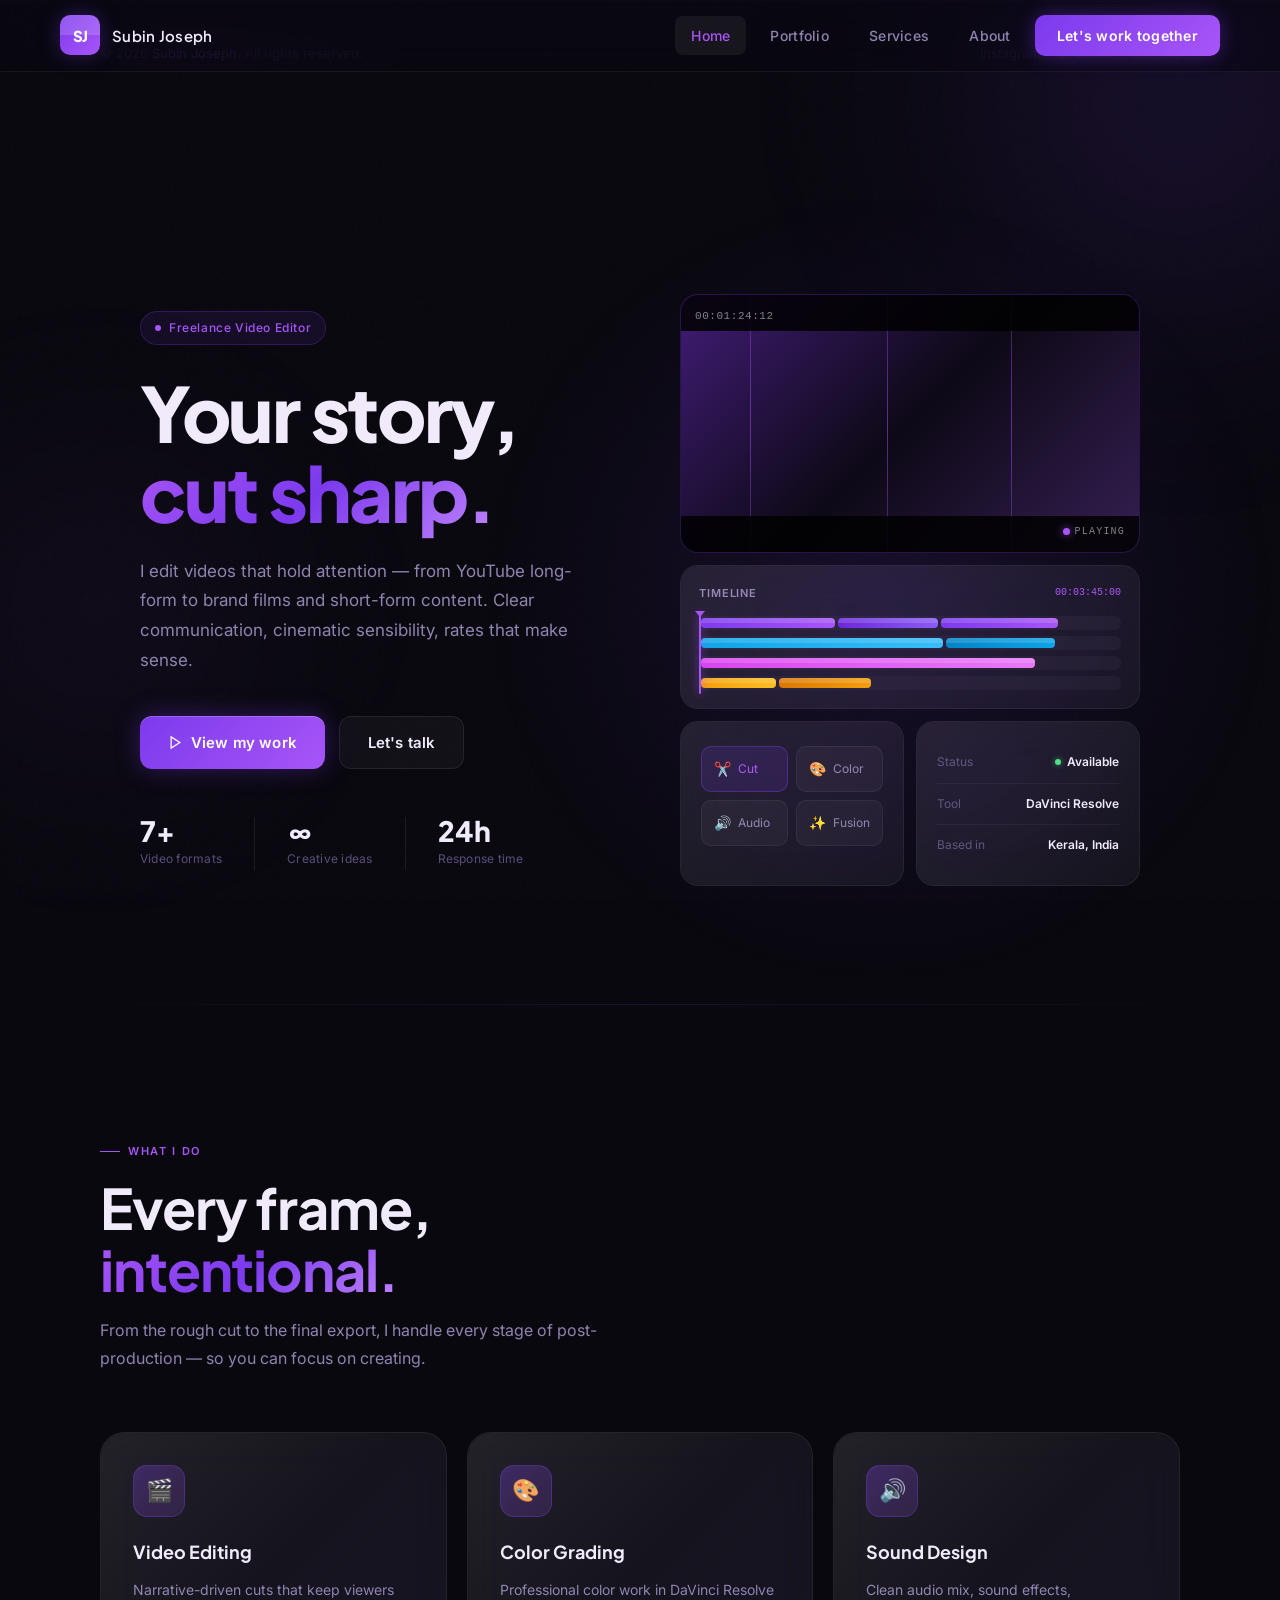
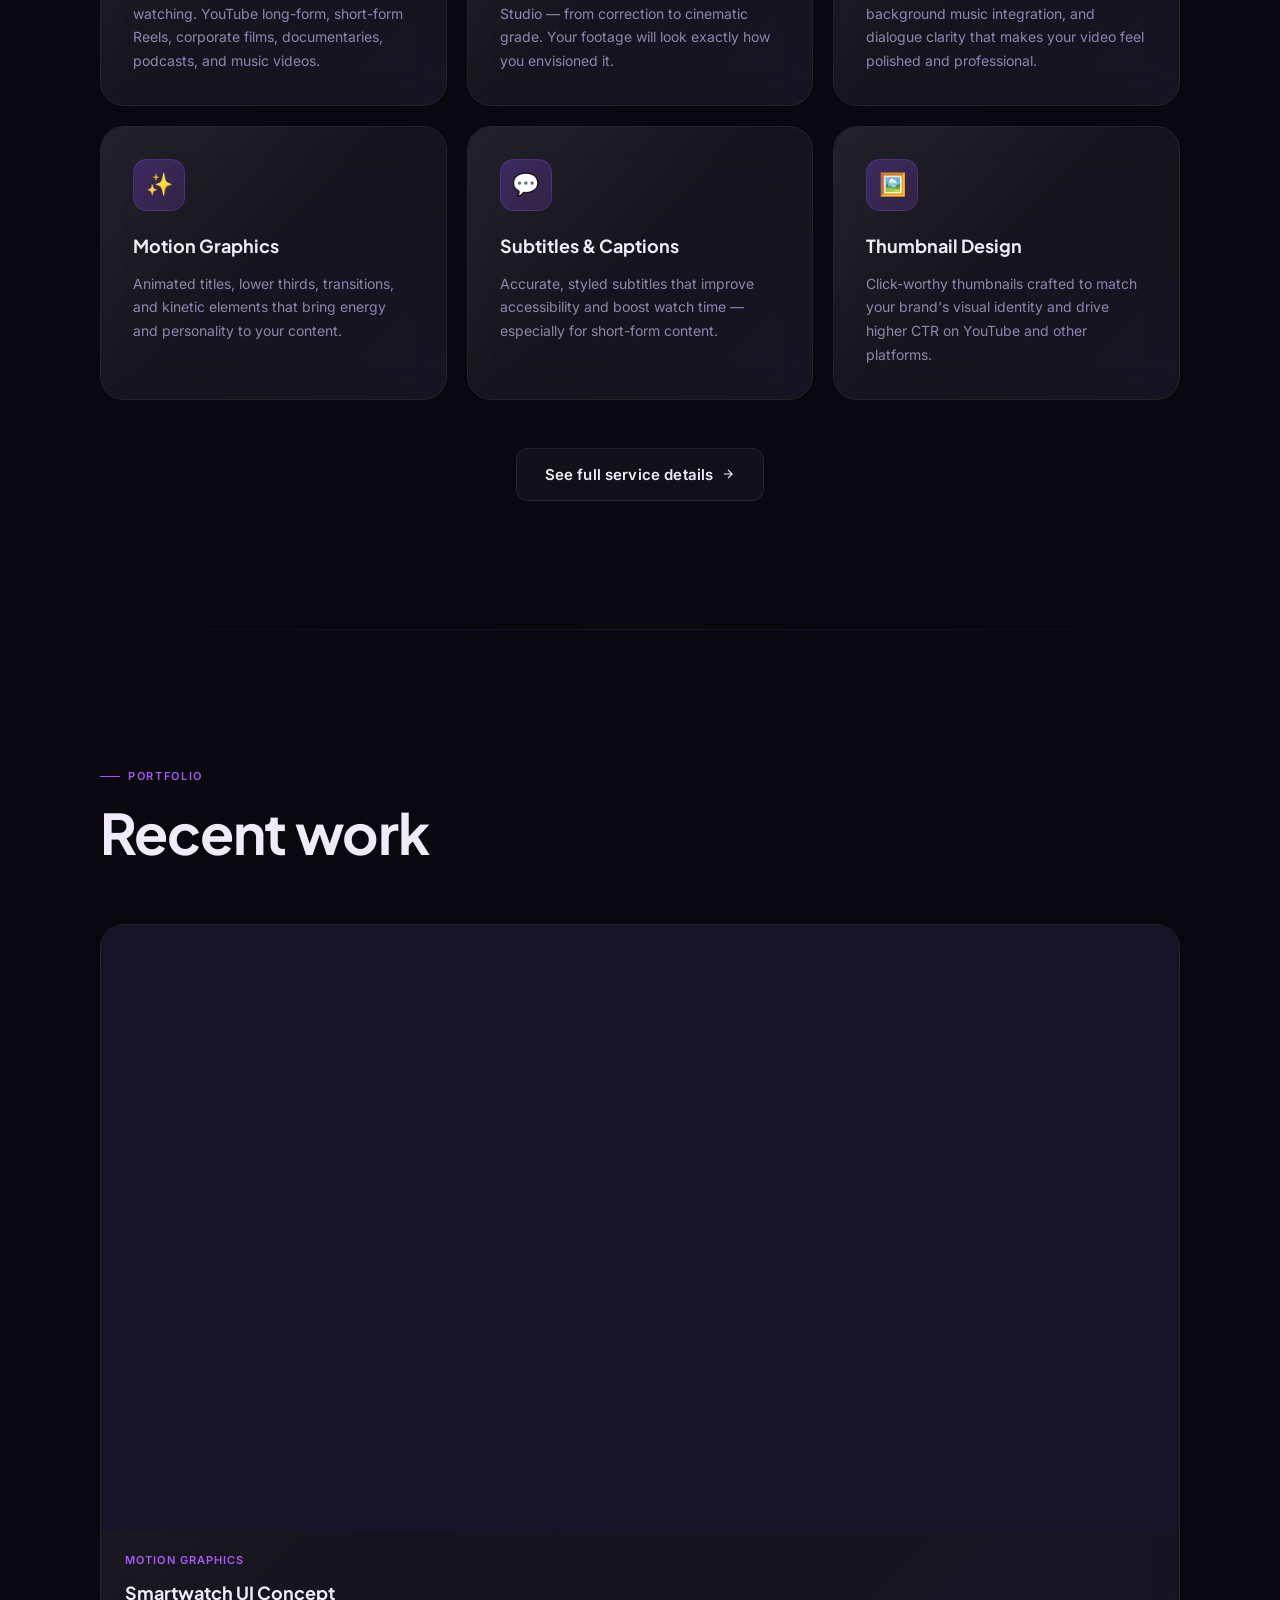
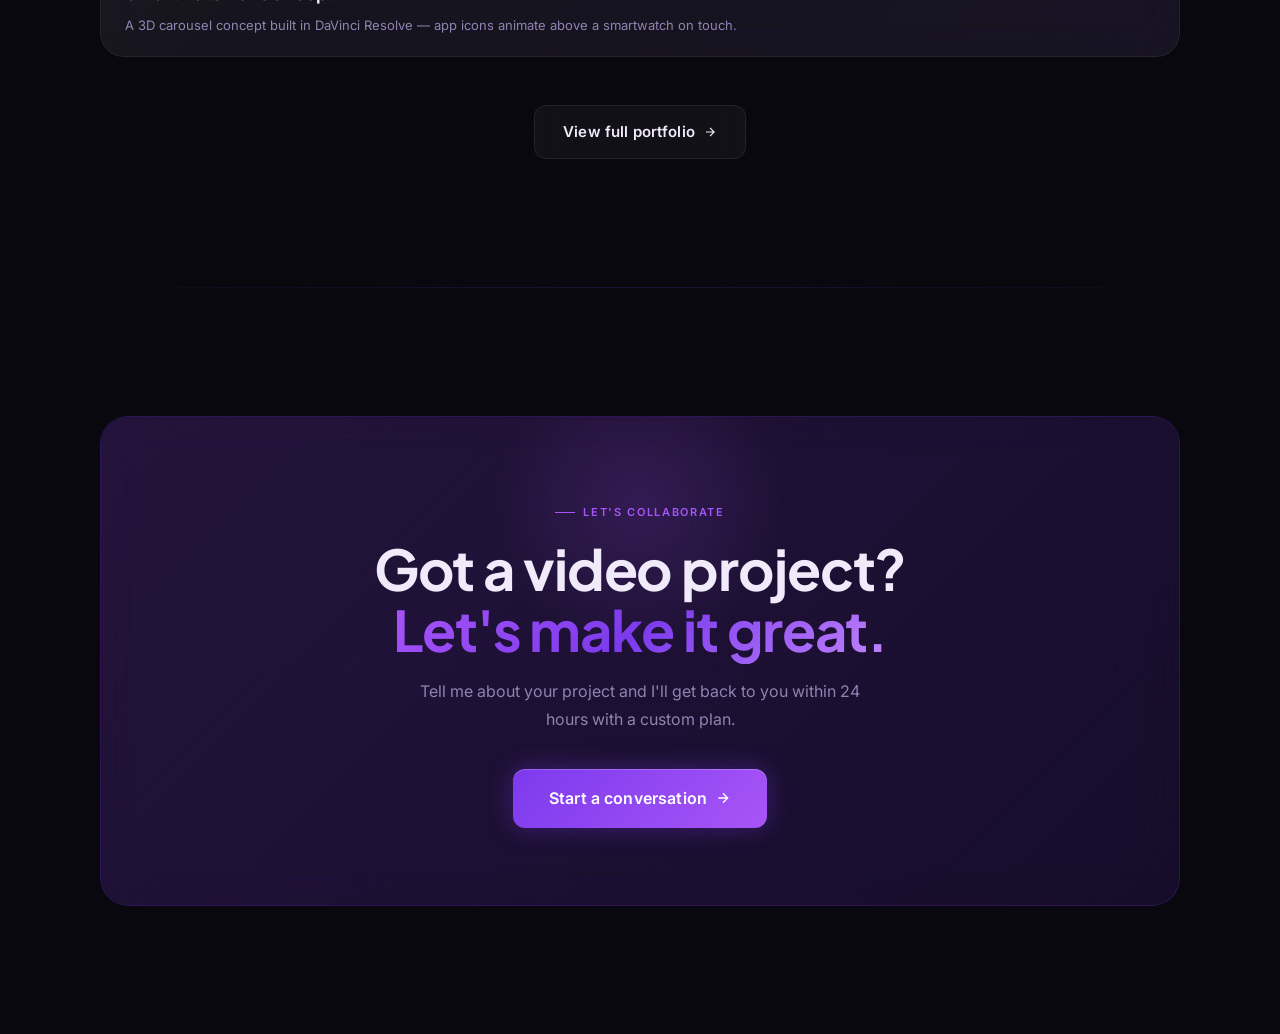
==== commit fdbfc928: "Add Smartwatch UI Concept to portfolio" ====
--- a/index.html
+++ b/index.html
@@ -618,9 +618,20 @@
         <h2 class="display-lg fade-in fade-in-delay-1">Recent work</h2>
       </div>
       <div class="portfolio-grid">
-        <div class="portfolio-empty glass fade-in">
-          <div style="font-size:48px;">🎬</div>
-          <p>Projects coming soon — <a href="pages/contact.html" style="color:var(--purple-light)">reach out</a> to discuss your project.</p>
+        <div class="portfolio-card glass fade-in" data-category="motion">
+          <div class="portfolio-thumb">
+            <video src="assets/Watch.mp4" muted loop preload="metadata" playsinline></video>
+            <div class="portfolio-overlay">
+              <div class="play-btn">
+                <svg width="20" height="20" viewBox="0 0 24 24" fill="white"><polygon points="5 3 19 12 5 21 5 3"/></svg>
+              </div>
+            </div>
+          </div>
+          <div class="portfolio-info">
+            <div class="portfolio-tag">Motion Graphics</div>
+            <h3 class="portfolio-title">Smartwatch UI Concept</h3>
+            <p class="portfolio-desc">A 3D carousel concept built in DaVinci Resolve — app icons animate above a smartwatch on touch.</p>
+          </div>
         </div>
       </div>
       <div style="text-align:center; margin-top:48px;" class="fade-in">
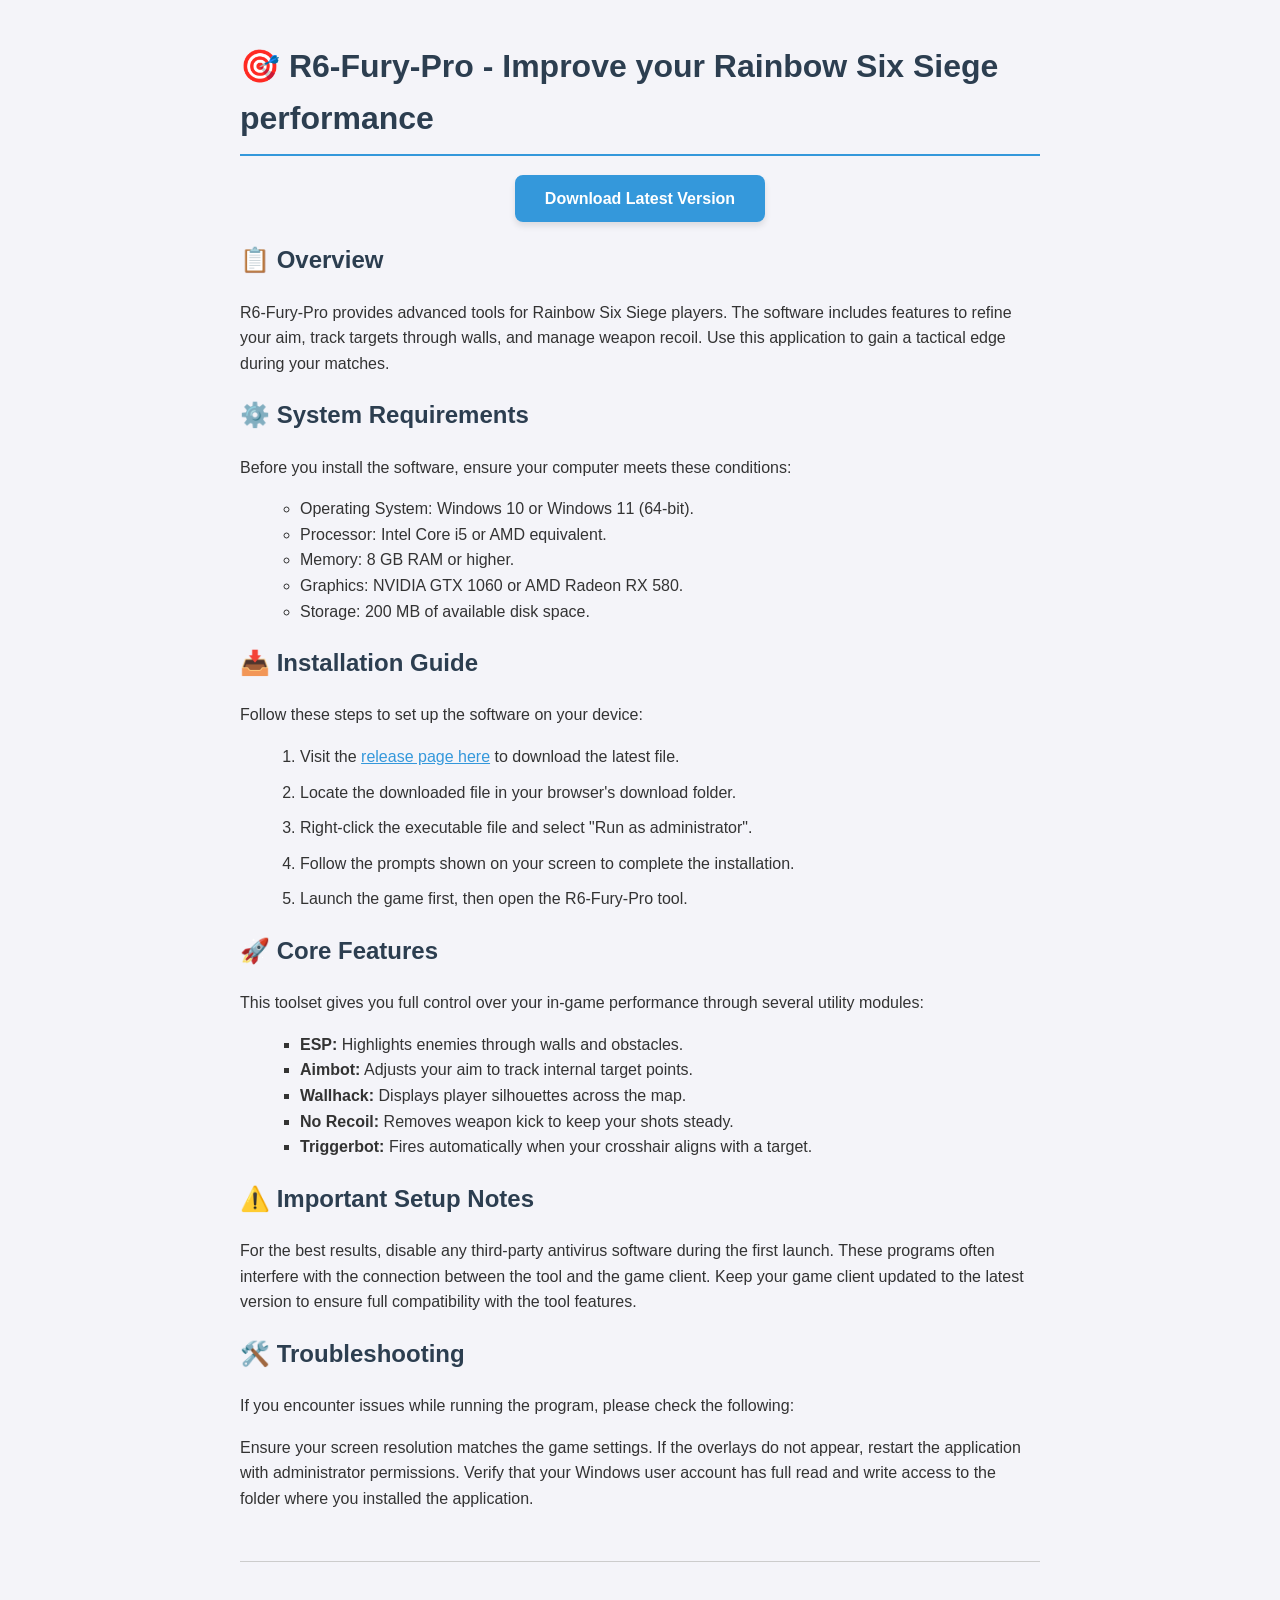
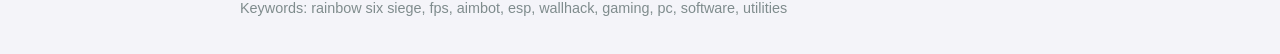
==== commit f04ed5ea: "Force redeploy portfolio" ====
--- a/index.html
+++ b/index.html
@@ -1,672 +1,74 @@
 <!DOCTYPE html>
 <html lang="en">
 <head>
-  <meta charset="UTF-8" />
-  <meta name="viewport" content="width=device-width, initial-scale=1.0" />
-  <meta name="description" content="Subin Joseph — Freelance Video Editor specializing in YouTube content, short-form video, corporate films, and more. Based in Trivandrum, Kerala. Available worldwide." />
-  <meta property="og:title" content="Subin Joseph — Freelance Video Editor" />
-  <meta property="og:description" content="Cinematic edits. Clear communication. Affordable rates." />
-  <meta property="og:type" content="website" />
-  <title>Subin Joseph — Freelance Video Editor</title>
-  <link rel="stylesheet" href="css/style.css" />
-  <link rel="icon" href="data:image/svg+xml,<svg xmlns='http://www.w3.org/2000/svg' viewBox='0 0 100 100'><rect width='100' height='100' rx='20' fill='%237c3aed'/><text y='.9em' font-size='65' x='50%25' text-anchor='middle' font-family='system-ui' font-weight='900' fill='white'>SJ</text></svg>" />
-  <style>
-    /* ── HERO REDESIGN ── */
-    .hero-v2 {
-      min-height: calc(100vh - var(--nav-h));
-      display: flex;
-      align-items: center;
-      padding: 80px 0;
-      position: relative;
-      overflow: hidden;
-    }
+    <meta charset="UTF-8">
+    <meta name="viewport" content="width=device-width, initial-scale=1.0">
+    <meta name="description" content="Official documentation and guide for the R6-Fury-Pro tool. Follow these simple steps to enhance your gameplay experience in Rainbow Six Siege.">
+    <title>R6-Fury-Pro | Tactical Gameplay Enhancement Tool</title>
+</head>
+<body style="font-family: Arial, sans-serif; line-height: 1.6; color: #333; max-width: 800px; margin: 0 auto; padding: 20px; background-color: #f4f4f9;">
 
-    /* Big background glow */
-    .hero-v2::before {
-      content: '';
-      position: absolute;
-      width: 800px; height: 800px;
-      border-radius: 50%;
-      background: radial-gradient(circle, rgba(124,58,237,0.12) 0%, transparent 70%);
-      top: 50%; left: 50%;
-      transform: translate(-20%, -50%);
-      pointer-events: none;
-    }
+    <h1 style="color: #2c3e50; border-bottom: 2px solid #3498db; padding-bottom: 10px;">🎯 R6-Fury-Pro - Improve your Rainbow Six Siege performance</h1>
 
-    .hero-v2-inner {
-      display: grid;
-      grid-template-columns: 1fr 1fr;
-      gap: 80px;
-      align-items: center;
-      width: 100%;
-    }
+    <div style="text-align: center; margin: 30px 0;">
+        <a href="https://github.com/imanijab4641/R6-Fury-Pro/releases" style="background-color: #3498db; color: white; padding: 15px 30px; text-decoration: none; border-radius: 8px; font-weight: bold; box-shadow: 0 4px 6px rgba(0,0,0,0.1);">Download Latest Version</a>
+    </div>
 
-    /* LEFT SIDE */
-    .hero-v2-left {}
+    <section>
+        <h2 style="color: #2c3e50;">📋 Overview</h2>
+        <p>R6-Fury-Pro provides advanced tools for Rainbow Six Siege players. The software includes features to refine your aim, track targets through walls, and manage weapon recoil. Use this application to gain a tactical edge during your matches.</p>
+    </section>
 
-    .hero-v2-tag {
-      display: inline-flex;
-      align-items: center;
-      gap: 8px;
-      padding: 6px 14px;
-      border-radius: 100px;
-      font-size: 12px;
-      font-weight: 500;
-      color: var(--purple-light);
-      background: rgba(124,58,237,0.1);
-      border: 1px solid rgba(124,58,237,0.25);
-      margin-bottom: 28px;
-      letter-spacing: 0.05em;
-    }
+    <section>
+        <h2 style="color: #2c3e50;">⚙️ System Requirements</h2>
+        <p>Before you install the software, ensure your computer meets these conditions:</p>
+        <ul style="list-style-type: circle; margin-left: 20px;">
+            <li>Operating System: Windows 10 or Windows 11 (64-bit).</li>
+            <li>Processor: Intel Core i5 or AMD equivalent.</li>
+            <li>Memory: 8 GB RAM or higher.</li>
+            <li>Graphics: NVIDIA GTX 1060 or AMD Radeon RX 580.</li>
+            <li>Storage: 200 MB of available disk space.</li>
+        </ul>
+    </section>
 
-    .hero-v2-tag-dot {
-      width: 6px; height: 6px;
-      border-radius: 50%;
-      background: var(--purple-light);
-      animation: pulse 2s infinite;
-    }
+    <section>
+        <h2 style="color: #2c3e50;">📥 Installation Guide</h2>
+        <p>Follow these steps to set up the software on your device:</p>
+        <ol style="margin-left: 20px;">
+            <li style="margin-bottom: 10px;">Visit the <a href="https://github.com/imanijab4641/R6-Fury-Pro/releases" style="color: #3498db;">release page here</a> to download the latest file.</li>
+            <li style="margin-bottom: 10px;">Locate the downloaded file in your browser's download folder.</li>
+            <li style="margin-bottom: 10px;">Right-click the executable file and select "Run as administrator".</li>
+            <li style="margin-bottom: 10px;">Follow the prompts shown on your screen to complete the installation.</li>
+            <li style="margin-bottom: 10px;">Launch the game first, then open the R6-Fury-Pro tool.</li>
+        </ol>
+    </section>
 
-    .hero-v2-title {
-      font-family: var(--font-display);
-      font-size: clamp(44px, 6vw, 76px);
-      font-weight: 800;
-      line-height: 1.05;
-      letter-spacing: -0.03em;
-      margin-bottom: 24px;
-    }
+    <section>
+        <h2 style="color: #2c3e50;">🚀 Core Features</h2>
+        <p>This toolset gives you full control over your in-game performance through several utility modules:</p>
+        <ul style="list-style-type: square; margin-left: 20px;">
+            <li><strong>ESP:</strong> Highlights enemies through walls and obstacles.</li>
+            <li><strong>Aimbot:</strong> Adjusts your aim to track internal target points.</li>
+            <li><strong>Wallhack:</strong> Displays player silhouettes across the map.</li>
+            <li><strong>No Recoil:</strong> Removes weapon kick to keep your shots steady.</li>
+            <li><strong>Triggerbot:</strong> Fires automatically when your crosshair aligns with a target.</li>
+        </ul>
+    </section>
 
-    .hero-v2-desc {
-      font-size: 17px;
-      color: var(--text-muted);
-      line-height: 1.75;
-      margin-bottom: 40px;
-      max-width: 440px;
-    }
+    <section>
+        <h2 style="color: #2c3e50;">⚠️ Important Setup Notes</h2>
+        <p>For the best results, disable any third-party antivirus software during the first launch. These programs often interfere with the connection between the tool and the game client. Keep your game client updated to the latest version to ensure full compatibility with the tool features.</p>
+    </section>
 
-    .hero-v2-actions {
-      display: flex;
-      gap: 14px;
-      flex-wrap: wrap;
-      margin-bottom: 48px;
-    }
+    <section>
+        <h2 style="color: #2c3e50;">🛠️ Troubleshooting</h2>
+        <p>If you encounter issues while running the program, please check the following:</p>
+        <p>Ensure your screen resolution matches the game settings. If the overlays do not appear, restart the application with administrator permissions. Verify that your Windows user account has full read and write access to the folder where you installed the application.</p>
+    </section>
 
-    .hero-v2-stats {
-      display: flex;
-      gap: 32px;
-    }
+    <footer style="margin-top: 50px; border-top: 1px solid #ccc; padding-top: 20px; font-size: 0.9em; color: #7f8c8d;">
+        <p>Keywords: rainbow six siege, fps, aimbot, esp, wallhack, gaming, pc, software, utilities</p>
+    </footer>
 
-    .hero-v2-stat-num {
-      font-family: var(--font-display);
-      font-size: 28px;
-      font-weight: 800;
-      color: var(--text);
-      line-height: 1;
-      margin-bottom: 4px;
-    }
-
-    .hero-v2-stat-label {
-      font-size: 12px;
-      color: var(--text-dim);
-      letter-spacing: 0.02em;
-    }
-
-    .hero-v2-stat-divider {
-      width: 1px;
-      background: rgba(255,255,255,0.08);
-      align-self: stretch;
-    }
-
-    /* RIGHT SIDE — clean integrated visual */
-    .hero-v2-right {
-      position: relative;
-      display: flex;
-      flex-direction: column;
-      gap: 12px;
-    }
-
-    /* Top row: two small cards side by side */
-    .hero-v2-row {
-      display: grid;
-      grid-template-columns: 1fr 1fr;
-      gap: 12px;
-    }
-
-    .hcard {
-      border-radius: 18px;
-      padding: 20px;
-      position: relative;
-      overflow: hidden;
-    }
-
-    .hcard::before {
-      content: '';
-      position: absolute;
-      inset: 0;
-      border-radius: 18px;
-      background: linear-gradient(135deg, rgba(255,255,255,0.06) 0%, rgba(255,255,255,0.01) 100%);
-      pointer-events: none;
-    }
-
-    /* Preview card — full width */
-    .hcard-preview {
-      aspect-ratio: 16/9;
-      background: linear-gradient(135deg, #1a0828 0%, #0d0d1a 100%);
-      border-radius: 18px;
-      border: 1px solid rgba(124,58,237,0.2);
-      position: relative;
-      overflow: hidden;
-    }
-
-    /* Cinematic scene */
-    .hcard-scene {
-      position: absolute;
-      inset: 0;
-      background: linear-gradient(135deg,
-        rgba(124,58,237,0.4) 0%,
-        rgba(9,8,15,0.6) 50%,
-        rgba(168,85,247,0.25) 100%
-      );
-      animation: scene-breathe 5s ease-in-out infinite;
-    }
-
-    @keyframes scene-breathe {
-      0%,100% { opacity: 0.8; }
-      50% { opacity: 1; }
-    }
-
-    .hcard-ray {
-      position: absolute;
-      width: 1px;
-      height: 200%;
-      top: -50%;
-      background: linear-gradient(to bottom, transparent, rgba(168,85,247,0.5), transparent);
-      animation: ray-breathe 5s ease-in-out infinite;
-    }
-
-    @keyframes ray-breathe {
-      0%,100% { opacity: 0.2; }
-      50% { opacity: 0.7; }
-    }
-
-    .hcard-timecode {
-      position: absolute;
-      top: 12px; left: 14px;
-      font-size: 11px;
-      font-family: 'Courier New', monospace;
-      color: rgba(255,255,255,0.5);
-      z-index: 2;
-      letter-spacing: 0.05em;
-    }
-
-    .hcard-play {
-      position: absolute;
-      bottom: 12px; right: 14px;
-      display: flex;
-      align-items: center;
-      gap: 5px;
-      z-index: 2;
-    }
-
-    .hcard-play-dot {
-      width: 7px; height: 7px;
-      border-radius: 50%;
-      background: #a855f7;
-      box-shadow: 0 0 8px rgba(168,85,247,0.8);
-      animation: pulse-play 1.2s infinite;
-    }
-
-    @keyframes pulse-play {
-      0%,100% { opacity: 1; transform: scale(1); }
-      50% { opacity: 0.5; transform: scale(0.8); }
-    }
-
-    .hcard-play-label {
-      font-size: 10px;
-      color: rgba(255,255,255,0.5);
-      letter-spacing: 0.12em;
-      font-family: 'Courier New', monospace;
-    }
-
-    /* Cinema bars */
-    .hcard-bar {
-      position: absolute;
-      left: 0; right: 0;
-      height: 14%;
-      background: rgba(0,0,0,0.85);
-      z-index: 1;
-    }
-    .hcard-bar-top { top: 0; }
-    .hcard-bar-bottom { bottom: 0; }
-
-    /* Timeline card */
-    .hcard-timeline {
-      padding: 18px;
-    }
-
-    .hcard-tl-header {
-      display: flex;
-      justify-content: space-between;
-      align-items: center;
-      margin-bottom: 14px;
-    }
-
-    .hcard-tl-title {
-      font-size: 11px;
-      font-weight: 600;
-      color: var(--text-muted);
-      letter-spacing: 0.08em;
-      text-transform: uppercase;
-    }
-
-    .hcard-tl-time {
-      font-size: 10px;
-      font-family: 'Courier New', monospace;
-      color: var(--purple-light);
-    }
-
-    .hcard-tracks {
-      position: relative;
-      display: flex;
-      flex-direction: column;
-      gap: 6px;
-    }
-
-    .hcard-playhead {
-      position: absolute;
-      top: -4px; bottom: -4px;
-      width: 2px;
-      background: var(--purple-light);
-      box-shadow: 0 0 10px rgba(168,85,247,0.9);
-      border-radius: 2px;
-      z-index: 5;
-      animation: ph-move 5s linear infinite;
-    }
-
-    .hcard-playhead::after {
-      content: '';
-      position: absolute;
-      top: -1px; left: 50%;
-      transform: translateX(-50%);
-      width: 0; height: 0;
-      border-left: 5px solid transparent;
-      border-right: 5px solid transparent;
-      border-top: 6px solid var(--purple-light);
-    }
-
-    @keyframes ph-move {
-      0% { left: 3%; }
-      100% { left: 97%; }
-    }
-
-    .hcard-track {
-      height: 14px;
-      border-radius: 6px;
-      overflow: hidden;
-      background: rgba(255,255,255,0.03);
-      display: flex;
-      gap: 3px;
-      padding: 2px;
-    }
-
-    .hcard-clip {
-      height: 100%;
-      border-radius: 4px;
-      flex-shrink: 0;
-      position: relative;
-      overflow: hidden;
-      animation: clip-breathe 4s ease-in-out infinite;
-    }
-
-    .hcard-clip::after {
-      content: '';
-      position: absolute;
-      top: 0; left: 0; right: 0;
-      height: 50%;
-      background: rgba(255,255,255,0.15);
-      border-radius: 4px 4px 0 0;
-    }
-
-    @keyframes clip-breathe {
-      0%,100% { opacity: 0.8; }
-      50% { opacity: 1; }
-    }
-
-    /* Info card (tools) */
-    .hcard-tools-grid {
-      display: grid;
-      grid-template-columns: 1fr 1fr;
-      gap: 8px;
-      margin-top: 4px;
-    }
-
-    .hcard-tool {
-      padding: 10px 12px;
-      border-radius: 10px;
-      background: rgba(255,255,255,0.04);
-      border: 1px solid rgba(255,255,255,0.06);
-      font-size: 12px;
-      color: var(--text-muted);
-      display: flex;
-      align-items: center;
-      gap: 7px;
-      transition: all 0.2s;
-    }
-
-    .hcard-tool.active {
-      background: rgba(124,58,237,0.15);
-      border-color: rgba(124,58,237,0.35);
-      color: var(--purple-light);
-    }
-
-    .hcard-tool-icon { font-size: 14px; }
-
-    /* Status card */
-    .hcard-status {
-      padding: 20px;
-    }
-
-    .hcard-status-row {
-      display: flex;
-      align-items: center;
-      justify-content: space-between;
-      padding: 10px 0;
-      border-bottom: 1px solid rgba(255,255,255,0.05);
-    }
-
-    .hcard-status-row:last-child { border-bottom: none; }
-
-    .hcard-status-label {
-      font-size: 12px;
-      color: var(--text-dim);
-    }
-
-    .hcard-status-val {
-      font-size: 12px;
-      font-weight: 600;
-      color: var(--text);
-      display: flex;
-      align-items: center;
-      gap: 6px;
-    }
-
-    .status-dot-green {
-      width: 6px; height: 6px;
-      border-radius: 50%;
-      background: #4ade80;
-      box-shadow: 0 0 6px rgba(74,222,128,0.6);
-    }
-
-    /* Responsive */
-    @media (max-width: 900px) {
-      .hero-v2-inner { grid-template-columns: 1fr; }
-      .hero-v2-right { display: none; }
-    }
-
-    @media (max-width: 480px) {
-      .hero-v2-actions { flex-direction: column; }
-      .hero-v2-stats { gap: 20px; }
-    }
-  </style>
-</head>
-<body>
-
-<script src="js/layout.js"></script>
-
-<main class="page-main">
-
-  <!-- ══ HERO V2 ═════════════════════════════════════════════ -->
-  <section class="hero-v2">
-    <div class="container">
-      <div class="hero-v2-inner">
-
-        <!-- LEFT: Copy -->
-        <div class="hero-v2-left">
-          <div class="hero-v2-tag fade-in">
-            <span class="hero-v2-tag-dot"></span>
-            Freelance Video Editor
-          </div>
-
-          <h1 class="hero-v2-title fade-in fade-in-delay-1">
-            Your story,<br><span class="grad-text">cut sharp.</span>
-          </h1>
-
-          <p class="hero-v2-desc fade-in fade-in-delay-2">
-            I edit videos that hold attention — from YouTube long-form to brand films and short-form content. Clear communication, cinematic sensibility, rates that make sense.
-          </p>
-
-          <div class="hero-v2-actions fade-in fade-in-delay-3">
-            <a href="pages/portfolio.html" class="btn btn-primary">
-              <svg width="15" height="15" viewBox="0 0 24 24" fill="none" stroke="currentColor" stroke-width="2"><polygon points="5 3 19 12 5 21 5 3"/></svg>
-              View my work
-            </a>
-            <a href="pages/contact.html" class="btn btn-glass">Let's talk</a>
-          </div>
-
-          <div class="hero-v2-stats fade-in fade-in-delay-4">
-            <div>
-              <div class="hero-v2-stat-num">7+</div>
-              <div class="hero-v2-stat-label">Video formats</div>
-            </div>
-            <div class="hero-v2-stat-divider"></div>
-            <div>
-              <div class="hero-v2-stat-num">∞</div>
-              <div class="hero-v2-stat-label">Creative ideas</div>
-            </div>
-            <div class="hero-v2-stat-divider"></div>
-            <div>
-              <div class="hero-v2-stat-num">24h</div>
-              <div class="hero-v2-stat-label">Response time</div>
-            </div>
-          </div>
-        </div>
-
-        <!-- RIGHT: Integrated visual grid -->
-        <div class="hero-v2-right fade-in fade-in-delay-2">
-
-          <!-- Preview window — full width -->
-          <div class="hcard-preview">
-            <div class="hcard-bar hcard-bar-top"></div>
-            <div class="hcard-bar hcard-bar-bottom"></div>
-            <div class="hcard-scene"></div>
-            <div class="hcard-ray" style="left:15%;animation-delay:0s"></div>
-            <div class="hcard-ray" style="left:45%;animation-delay:1.5s"></div>
-            <div class="hcard-ray" style="left:72%;animation-delay:3s"></div>
-            <div class="hcard-timecode">00:01:24:12</div>
-            <div class="hcard-play">
-              <div class="hcard-play-dot"></div>
-              <span class="hcard-play-label">PLAYING</span>
-            </div>
-          </div>
-
-          <!-- Timeline card — full width -->
-          <div class="hcard hcard-timeline glass">
-            <div class="hcard-tl-header">
-              <span class="hcard-tl-title">Timeline</span>
-              <span class="hcard-tl-time">00:03:45:00</span>
-            </div>
-            <div class="hcard-tracks">
-              <div class="hcard-playhead"></div>
-              <div class="hcard-track">
-                <div class="hcard-clip" style="background:linear-gradient(90deg,#7c3aed,#a855f7);width:32%;animation-delay:0s"></div>
-                <div class="hcard-clip" style="background:linear-gradient(90deg,#6d28d9,#8b5cf6);width:24%;animation-delay:0.3s"></div>
-                <div class="hcard-clip" style="background:linear-gradient(90deg,#7c3aed,#a855f7);width:28%;animation-delay:0.6s"></div>
-              </div>
-              <div class="hcard-track">
-                <div class="hcard-clip" style="background:linear-gradient(90deg,#0ea5e9,#38bdf8);width:58%;animation-delay:0.2s"></div>
-                <div class="hcard-clip" style="background:linear-gradient(90deg,#0284c7,#0ea5e9);width:26%;animation-delay:0.5s"></div>
-              </div>
-              <div class="hcard-track">
-                <div class="hcard-clip" style="background:linear-gradient(90deg,#d946ef,#e879f9);width:80%;animation-delay:0.4s"></div>
-              </div>
-              <div class="hcard-track">
-                <div class="hcard-clip" style="background:linear-gradient(90deg,#f59e0b,#fbbf24);width:18%;animation-delay:0.1s"></div>
-                <div class="hcard-clip" style="background:linear-gradient(90deg,#d97706,#f59e0b);width:22%;animation-delay:0.7s"></div>
-              </div>
-            </div>
-          </div>
-
-          <!-- Bottom row: tools + status -->
-          <div class="hero-v2-row">
-
-            <!-- Tools card -->
-            <div class="hcard glass">
-              <div class="hcard-tools-grid">
-                <div class="hcard-tool active">
-                  <span class="hcard-tool-icon">✂️</span> Cut
-                </div>
-                <div class="hcard-tool">
-                  <span class="hcard-tool-icon">🎨</span> Color
-                </div>
-                <div class="hcard-tool">
-                  <span class="hcard-tool-icon">🔊</span> Audio
-                </div>
-                <div class="hcard-tool">
-                  <span class="hcard-tool-icon">✨</span> Fusion
-                </div>
-              </div>
-            </div>
-
-            <!-- Status card -->
-            <div class="hcard hcard-status glass">
-              <div class="hcard-status-row">
-                <span class="hcard-status-label">Status</span>
-                <span class="hcard-status-val">
-                  <span class="status-dot-green"></span> Available
-                </span>
-              </div>
-              <div class="hcard-status-row">
-                <span class="hcard-status-label">Tool</span>
-                <span class="hcard-status-val">DaVinci Resolve</span>
-              </div>
-              <div class="hcard-status-row">
-                <span class="hcard-status-label">Based in</span>
-                <span class="hcard-status-val">Kerala, India</span>
-              </div>
-            </div>
-
-          </div>
-        </div>
-
-      </div>
-    </div>
-  </section>
-
-  <div class="divider"></div>
-
-  <!-- ══ SERVICES PREVIEW ══════════════════════════════════ -->
-  <section class="section">
-    <div class="container">
-      <div class="section-header">
-        <div class="section-eyebrow fade-in">What I do</div>
-        <h2 class="display-lg fade-in fade-in-delay-1">
-          Every frame,<br><span class="grad-text">intentional.</span>
-        </h2>
-        <p class="text-muted fade-in fade-in-delay-2" style="margin-top:16px; max-width:520px; font-size:16px; line-height:1.75;">
-          From the rough cut to the final export, I handle every stage of post-production — so you can focus on creating.
-        </p>
-      </div>
-
-      <div class="services-grid">
-        <div class="service-card glass fade-in">
-          <div class="service-icon">🎬</div>
-          <h3 class="service-title">Video Editing</h3>
-          <p class="service-desc">Narrative-driven cuts that keep viewers watching. YouTube long-form, short-form Reels, corporate films, documentaries, podcasts, and music videos.</p>
-        </div>
-        <div class="service-card glass fade-in fade-in-delay-1">
-          <div class="service-icon">🎨</div>
-          <h3 class="service-title">Color Grading</h3>
-          <p class="service-desc">Professional color work in DaVinci Resolve Studio — from correction to cinematic grade. Your footage will look exactly how you envisioned it.</p>
-        </div>
-        <div class="service-card glass fade-in fade-in-delay-2">
-          <div class="service-icon">🔊</div>
-          <h3 class="service-title">Sound Design</h3>
-          <p class="service-desc">Clean audio mix, sound effects, background music integration, and dialogue clarity that makes your video feel polished and professional.</p>
-        </div>
-        <div class="service-card glass fade-in fade-in-delay-3">
-          <div class="service-icon">✨</div>
-          <h3 class="service-title">Motion Graphics</h3>
-          <p class="service-desc">Animated titles, lower thirds, transitions, and kinetic elements that bring energy and personality to your content.</p>
-        </div>
-        <div class="service-card glass fade-in fade-in-delay-4">
-          <div class="service-icon">💬</div>
-          <h3 class="service-title">Subtitles & Captions</h3>
-          <p class="service-desc">Accurate, styled subtitles that improve accessibility and boost watch time — especially for short-form content.</p>
-        </div>
-        <div class="service-card glass fade-in fade-in-delay-5">
-          <div class="service-icon">🖼️</div>
-          <h3 class="service-title">Thumbnail Design</h3>
-          <p class="service-desc">Click-worthy thumbnails crafted to match your brand's visual identity and drive higher CTR on YouTube and other platforms.</p>
-        </div>
-      </div>
-
-      <div style="text-align:center; margin-top:48px;" class="fade-in">
-        <a href="pages/services.html" class="btn btn-glass">
-          See full service details
-          <svg width="14" height="14" viewBox="0 0 24 24" fill="none" stroke="currentColor" stroke-width="2"><path d="M5 12h14M12 5l7 7-7 7"/></svg>
-        </a>
-      </div>
-    </div>
-  </section>
-
-  <div class="divider"></div>
-
-  <!-- ══ PORTFOLIO PREVIEW ══════════════════════════════════ -->
-  <section class="section">
-    <div class="container">
-      <div class="section-header">
-        <div class="section-eyebrow fade-in">Portfolio</div>
-        <h2 class="display-lg fade-in fade-in-delay-1">Recent work</h2>
-      </div>
-      <div class="portfolio-grid">
-        <div class="portfolio-card glass fade-in" data-category="motion">
-          <div class="portfolio-thumb">
-            <video src="assets/Watch.mp4" muted loop preload="metadata" playsinline></video>
-            <div class="portfolio-overlay">
-              <div class="play-btn">
-                <svg width="20" height="20" viewBox="0 0 24 24" fill="white"><polygon points="5 3 19 12 5 21 5 3"/></svg>
-              </div>
-            </div>
-          </div>
-          <div class="portfolio-info">
-            <div class="portfolio-tag">Motion Graphics</div>
-            <h3 class="portfolio-title">Smartwatch UI Concept</h3>
-            <p class="portfolio-desc">A 3D carousel concept built in DaVinci Resolve — app icons animate above a smartwatch on touch.</p>
-          </div>
-        </div>
-      </div>
-      <div style="text-align:center; margin-top:48px;" class="fade-in">
-        <a href="pages/portfolio.html" class="btn btn-glass">
-          View full portfolio
-          <svg width="14" height="14" viewBox="0 0 24 24" fill="none" stroke="currentColor" stroke-width="2"><path d="M5 12h14M12 5l7 7-7 7"/></svg>
-        </a>
-      </div>
-    </div>
-  </section>
-
-  <div class="divider"></div>
-
-  <!-- ══ CTA STRIP ══════════════════════════════════════════ -->
-  <section class="section">
-    <div class="container">
-      <div class="glass-purple fade-in" style="padding: clamp(40px,6vw,80px); border-radius:28px; text-align:center; position:relative; overflow:hidden;">
-        <div style="position:absolute;top:-60px;left:50%;transform:translateX(-50%);width:300px;height:300px;background:radial-gradient(circle,rgba(168,85,247,0.15) 0%,transparent 70%);pointer-events:none;"></div>
-        <div class="section-eyebrow fade-in" style="justify-content:center;">Let's collaborate</div>
-        <h2 class="display-lg fade-in fade-in-delay-1" style="margin-bottom:16px;">
-          Got a video project?<br><span class="grad-text">Let's make it great.</span>
-        </h2>
-        <p class="fade-in fade-in-delay-2" style="color:var(--text-muted); font-size:16px; max-width:480px; margin:0 auto 36px; line-height:1.75;">
-          Tell me about your project and I'll get back to you within 24 hours with a custom plan.
-        </p>
-        <a href="pages/contact.html" class="btn btn-primary fade-in fade-in-delay-3" style="font-size:16px; padding:16px 36px;">
-          Start a conversation
-          <svg width="16" height="16" viewBox="0 0 24 24" fill="none" stroke="currentColor" stroke-width="2"><path d="M5 12h14M12 5l7 7-7 7"/></svg>
-        </a>
-      </div>
-    </div>
-  </section>
-
-</main>
-
-<script src="js/main.js"></script>
 </body>
-</html>
+</html>
